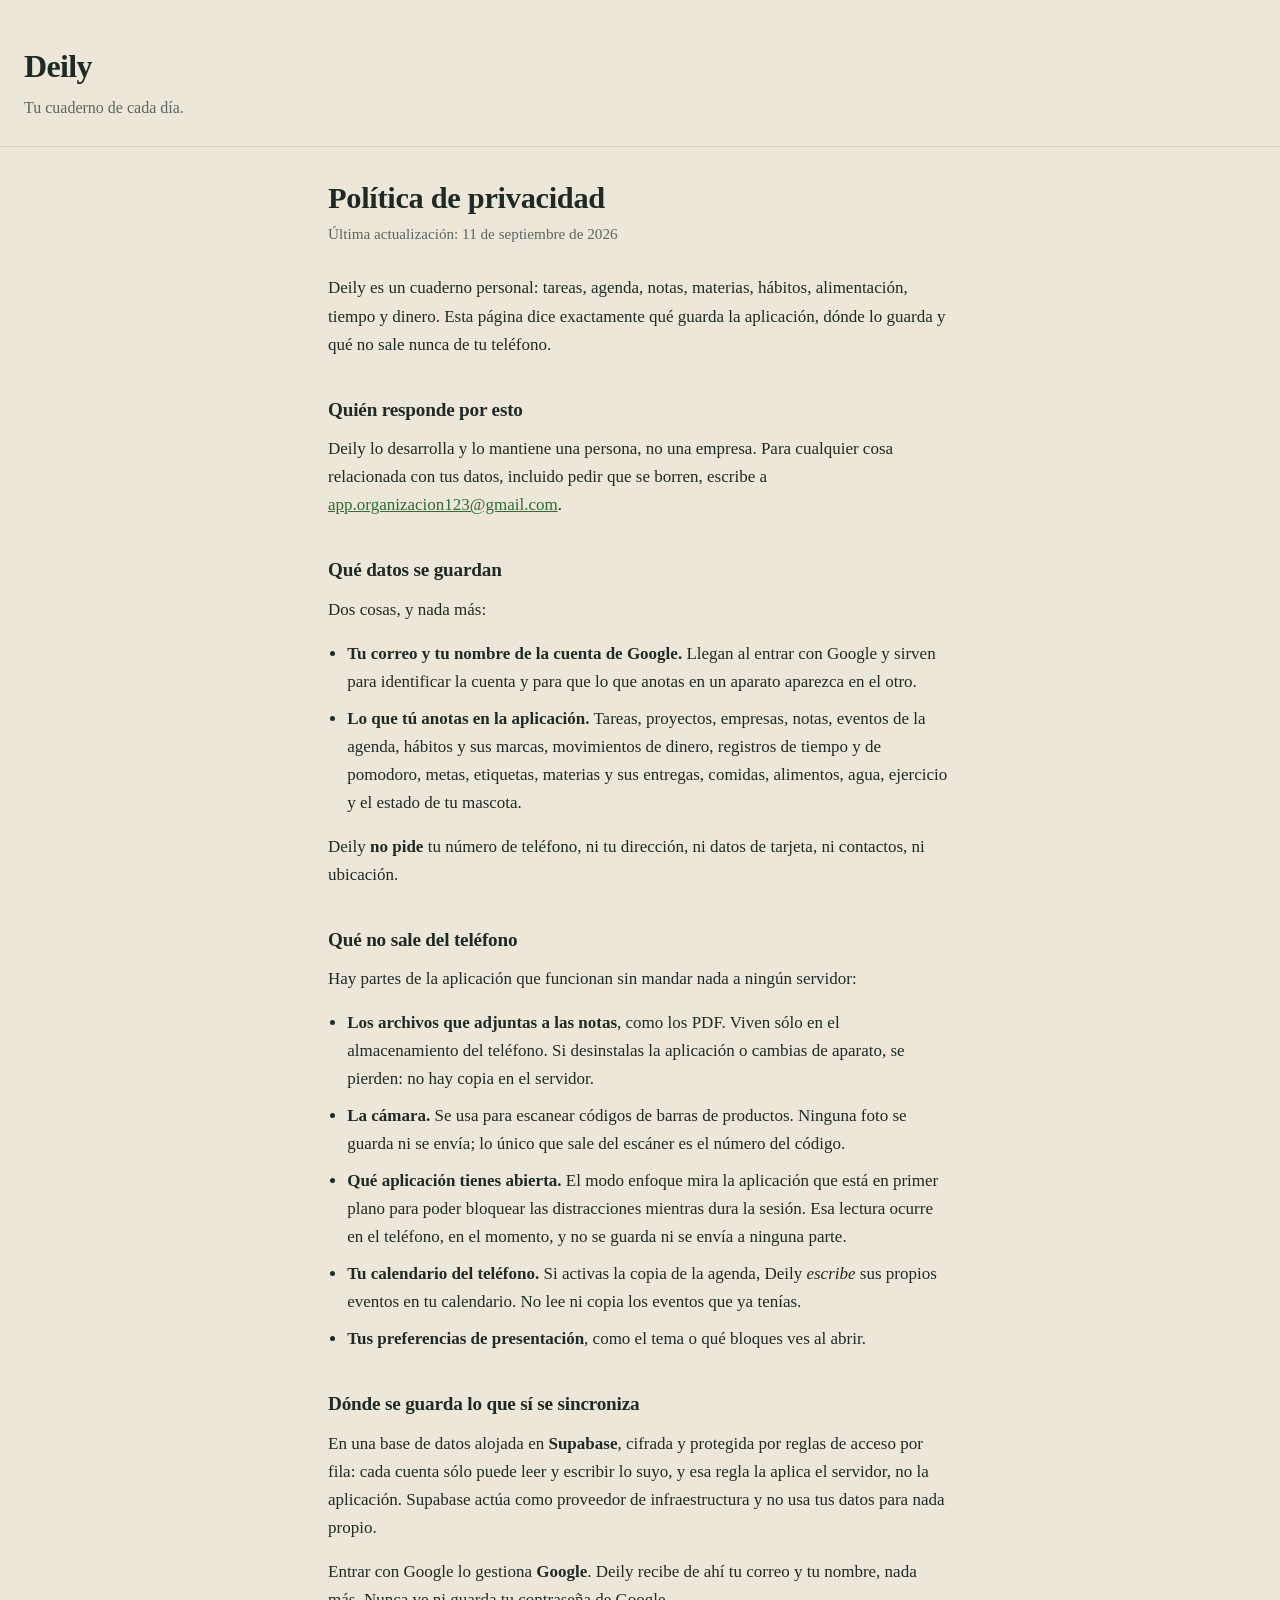
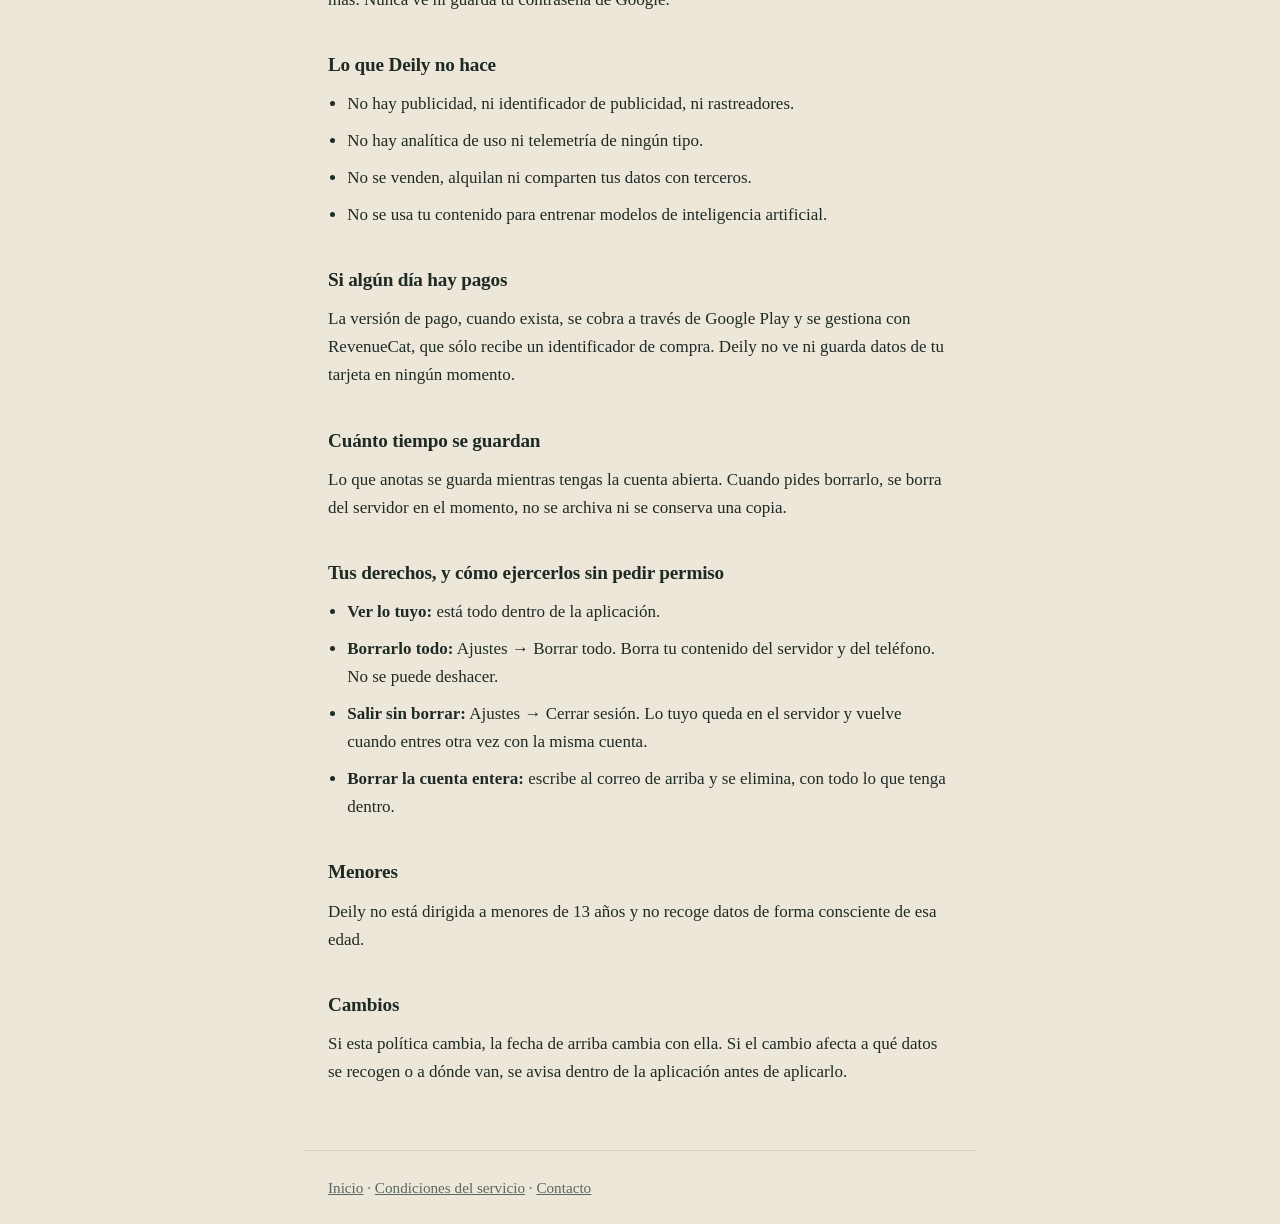
==== privacidad.html @ f86fc6cb "Politica de privacidad y condiciones del servicio" ====
<!doctype html>
<html lang="es">
<head>
<meta charset="utf-8">
<meta name="viewport" content="width=device-width, initial-scale=1">
<title>Política de privacidad · Deily</title>
<link rel="stylesheet" href="estilo.css">
</head>
<body>
<header class="cabecera">
  <a class="marca" href="index.html">Deily</a>
  <p class="lema">Tu cuaderno de cada día.</p>
</header>

<main>
<h1>Política de privacidad</h1>
<p class="fecha">Última actualización: 11 de septiembre de 2026</p>

<p>Deily es un cuaderno personal: tareas, agenda, notas, materias, hábitos,
alimentación, tiempo y dinero. Esta página dice exactamente qué guarda la
aplicación, dónde lo guarda y qué no sale nunca de tu teléfono.</p>

<h2>Quién responde por esto</h2>
<p>Deily lo desarrolla y lo mantiene una persona, no una empresa. Para
cualquier cosa relacionada con tus datos, incluido pedir que se borren, escribe
a <a href="mailto:app.organizacion123@gmail.com">app.organizacion123@gmail.com</a>.</p>

<h2>Qué datos se guardan</h2>
<p>Dos cosas, y nada más:</p>
<ul>
  <li><strong>Tu correo y tu nombre de la cuenta de Google.</strong> Llegan al
  entrar con Google y sirven para identificar la cuenta y para que lo que anotas
  en un aparato aparezca en el otro.</li>
  <li><strong>Lo que tú anotas en la aplicación.</strong> Tareas, proyectos,
  empresas, notas, eventos de la agenda, hábitos y sus marcas, movimientos de
  dinero, registros de tiempo y de pomodoro, metas, etiquetas, materias y sus
  entregas, comidas, alimentos, agua, ejercicio y el estado de tu mascota.</li>
</ul>
<p>Deily <strong>no pide</strong> tu número de teléfono, ni tu dirección, ni
datos de tarjeta, ni contactos, ni ubicación.</p>

<h2>Qué no sale del teléfono</h2>
<p>Hay partes de la aplicación que funcionan sin mandar nada a ningún servidor:</p>
<ul>
  <li><strong>Los archivos que adjuntas a las notas</strong>, como los PDF. Viven
  sólo en el almacenamiento del teléfono. Si desinstalas la aplicación o cambias
  de aparato, se pierden: no hay copia en el servidor.</li>
  <li><strong>La cámara.</strong> Se usa para escanear códigos de barras de
  productos. Ninguna foto se guarda ni se envía; lo único que sale del escáner es
  el número del código.</li>
  <li><strong>Qué aplicación tienes abierta.</strong> El modo enfoque mira la
  aplicación que está en primer plano para poder bloquear las distracciones
  mientras dura la sesión. Esa lectura ocurre en el teléfono, en el momento, y no
  se guarda ni se envía a ninguna parte.</li>
  <li><strong>Tu calendario del teléfono.</strong> Si activas la copia de la
  agenda, Deily <em>escribe</em> sus propios eventos en tu calendario. No lee ni
  copia los eventos que ya tenías.</li>
  <li><strong>Tus preferencias de presentación</strong>, como el tema o qué
  bloques ves al abrir.</li>
</ul>

<h2>Dónde se guarda lo que sí se sincroniza</h2>
<p>En una base de datos alojada en <strong>Supabase</strong>, cifrada y protegida
por reglas de acceso por fila: cada cuenta sólo puede leer y escribir lo suyo, y
esa regla la aplica el servidor, no la aplicación. Supabase actúa como proveedor
de infraestructura y no usa tus datos para nada propio.</p>
<p>Entrar con Google lo gestiona <strong>Google</strong>. Deily recibe de ahí tu
correo y tu nombre, nada más. Nunca ve ni guarda tu contraseña de Google.</p>

<h2>Lo que Deily no hace</h2>
<ul>
  <li>No hay publicidad, ni identificador de publicidad, ni rastreadores.</li>
  <li>No hay analítica de uso ni telemetría de ningún tipo.</li>
  <li>No se venden, alquilan ni comparten tus datos con terceros.</li>
  <li>No se usa tu contenido para entrenar modelos de inteligencia artificial.</li>
</ul>

<h2>Si algún día hay pagos</h2>
<p>La versión de pago, cuando exista, se cobra a través de Google Play y se
gestiona con RevenueCat, que sólo recibe un identificador de compra. Deily no ve
ni guarda datos de tu tarjeta en ningún momento.</p>

<h2>Cuánto tiempo se guardan</h2>
<p>Lo que anotas se guarda mientras tengas la cuenta abierta. Cuando pides
borrarlo, se borra del servidor en el momento, no se archiva ni se conserva una
copia.</p>

<h2>Tus derechos, y cómo ejercerlos sin pedir permiso</h2>
<ul>
  <li><strong>Ver lo tuyo:</strong> está todo dentro de la aplicación.</li>
  <li><strong>Borrarlo todo:</strong> Ajustes → Borrar todo. Borra tu contenido
  del servidor y del teléfono. No se puede deshacer.</li>
  <li><strong>Salir sin borrar:</strong> Ajustes → Cerrar sesión. Lo tuyo queda
  en el servidor y vuelve cuando entres otra vez con la misma cuenta.</li>
  <li><strong>Borrar la cuenta entera:</strong> escribe al correo de arriba y se
  elimina, con todo lo que tenga dentro.</li>
</ul>

<h2>Menores</h2>
<p>Deily no está dirigida a menores de 13 años y no recoge datos de forma
consciente de esa edad.</p>

<h2>Cambios</h2>
<p>Si esta política cambia, la fecha de arriba cambia con ella. Si el cambio
afecta a qué datos se recogen o a dónde van, se avisa dentro de la aplicación
antes de aplicarlo.</p>

</main>

<footer>
  <a href="index.html">Inicio</a> ·
  <a href="terminos.html">Condiciones del servicio</a> ·
  <a href="mailto:app.organizacion123@gmail.com">Contacto</a>
</footer>
</body>
</html>
---- estilo.css ----
:root {
  --fondo: #EDE7DA;
  --papel: #F7F4EC;
  --tinta: #1F2A24;
  --tenue: #5B6660;
  --linea: #D8D0C0;
  --verde: #2F6B34;
  --verde-claro: #8FC65C;
}

@media (prefers-color-scheme: dark) {
  :root {
    --fondo: #14181A;
    --papel: #1C2224;
    --tinta: #E7ECE8;
    --tenue: #A0AAA5;
    --linea: #2C3538;
    --verde: #8FC65C;
    --verde-claro: #8FC65C;
  }
}

* { box-sizing: border-box; }

body {
  margin: 0;
  background: var(--fondo);
  color: var(--tinta);
  font: 17px/1.65 ui-serif, Georgia, "Times New Roman", serif;
  -webkit-text-size-adjust: 100%;
}

.cabecera {
  padding: 2.5rem 1.5rem 1.5rem;
  border-bottom: 1px solid var(--linea);
  text-align: left;
}

.cabecera.portada { padding-bottom: 2.5rem; }

.marca {
  display: inline-block;
  margin: 0;
  font-size: 2rem;
  font-weight: 700;
  letter-spacing: -0.02em;
  color: var(--tinta);
  text-decoration: none;
}

.marca.grande { font-size: 3rem; }

.lema {
  margin: 0.15rem 0 0;
  color: var(--tenue);
  font-size: 1rem;
}

main {
  max-width: 42rem;
  margin: 0 auto;
  padding: 2rem 1.5rem 3rem;
}

h1 {
  font-size: 1.9rem;
  line-height: 1.25;
  margin: 0 0 0.25rem;
  letter-spacing: -0.01em;
}

h2 {
  font-size: 1.2rem;
  margin: 2.2rem 0 0.6rem;
  letter-spacing: -0.01em;
}

p { margin: 0 0 1rem; }

.fecha {
  color: var(--tenue);
  font-size: 0.95rem;
  margin-bottom: 1.8rem;
}

.entrada {
  font-size: 1.15rem;
  color: var(--tenue);
}

ul {
  margin: 0 0 1rem;
  padding-left: 1.2rem;
}

li { margin-bottom: 0.55rem; }

a { color: var(--verde); }

a:hover { text-decoration: none; }

.enlaces {
  display: flex;
  flex-wrap: wrap;
  gap: 0.75rem;
  margin: 1.5rem 0 0;
}

.boton {
  display: inline-block;
  padding: 0.7rem 1.1rem;
  background: var(--papel);
  border: 1px solid var(--linea);
  border-radius: 0.6rem;
  color: var(--tinta);
  text-decoration: none;
  font-size: 1rem;
}

.boton:hover { border-color: var(--verde); }

footer {
  max-width: 42rem;
  margin: 0 auto;
  padding: 1.5rem;
  border-top: 1px solid var(--linea);
  color: var(--tenue);
  font-size: 0.95rem;
}

footer a { color: var(--tenue); }
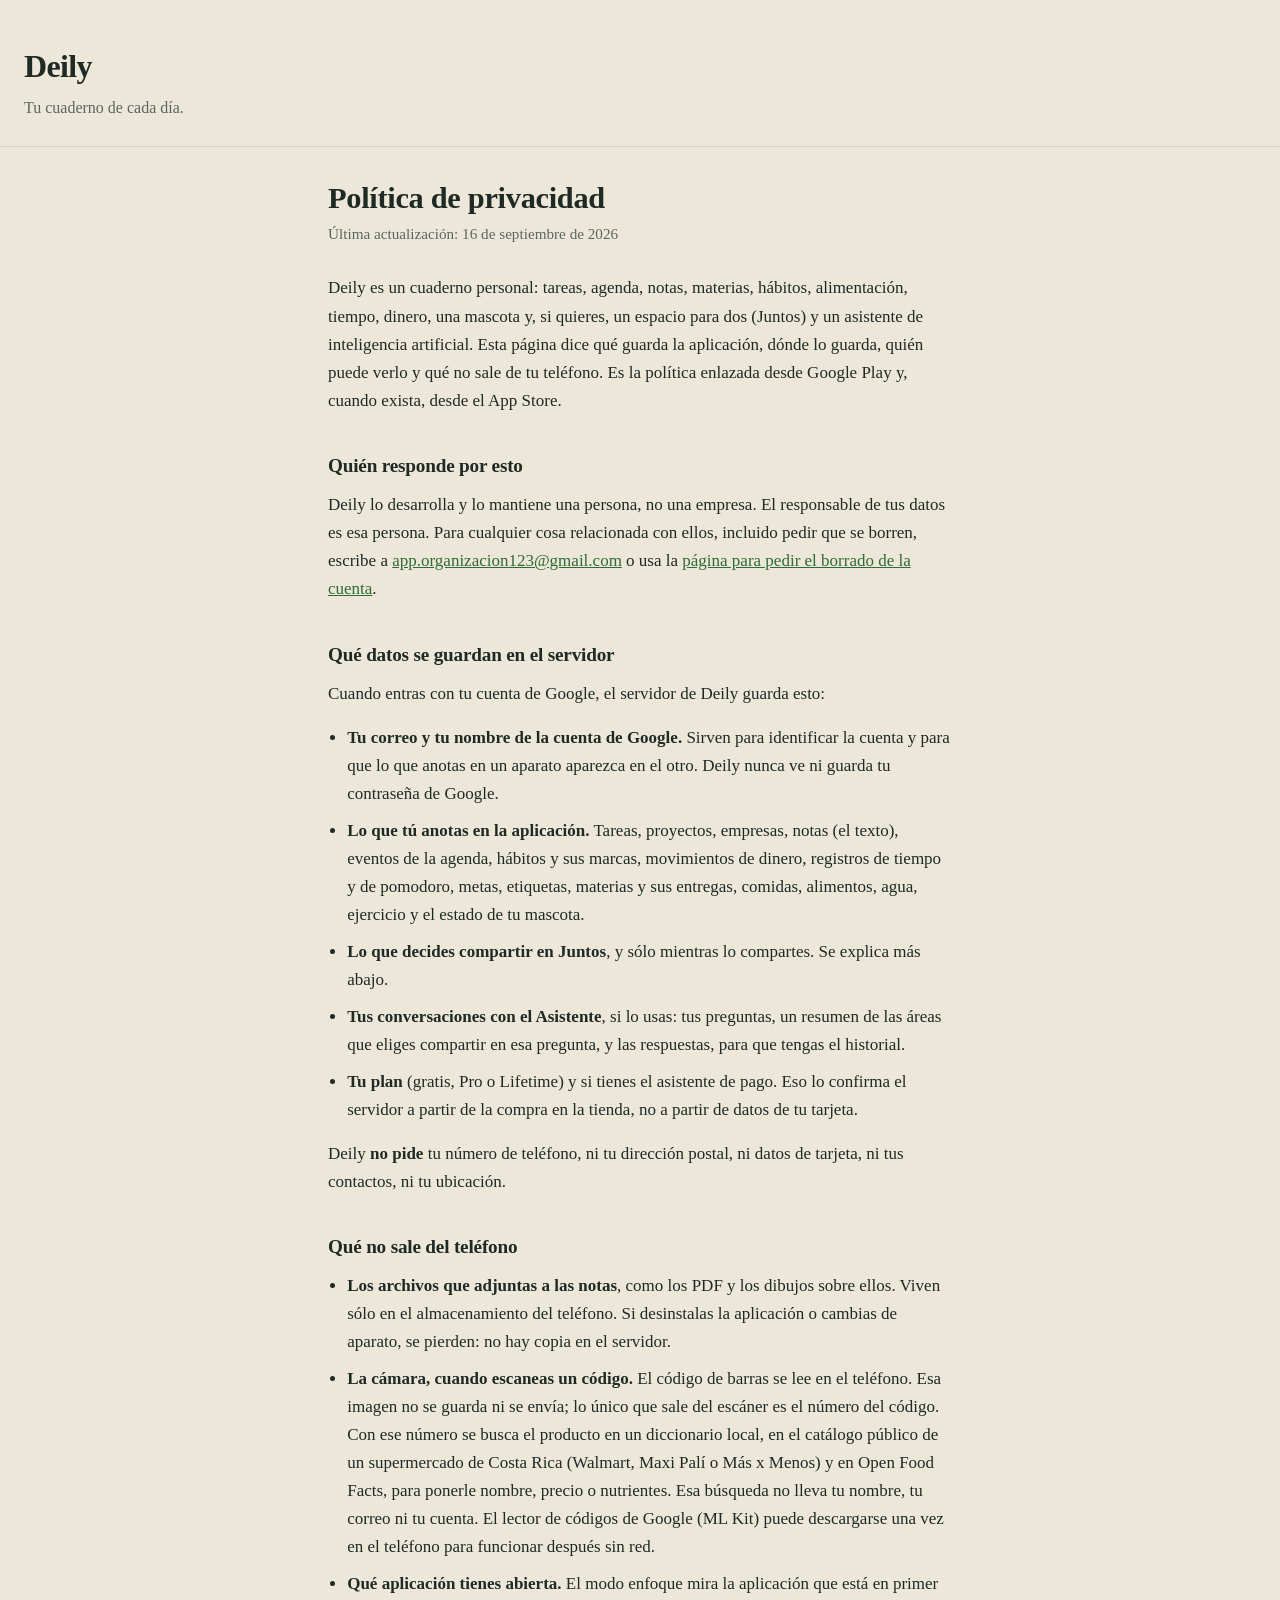
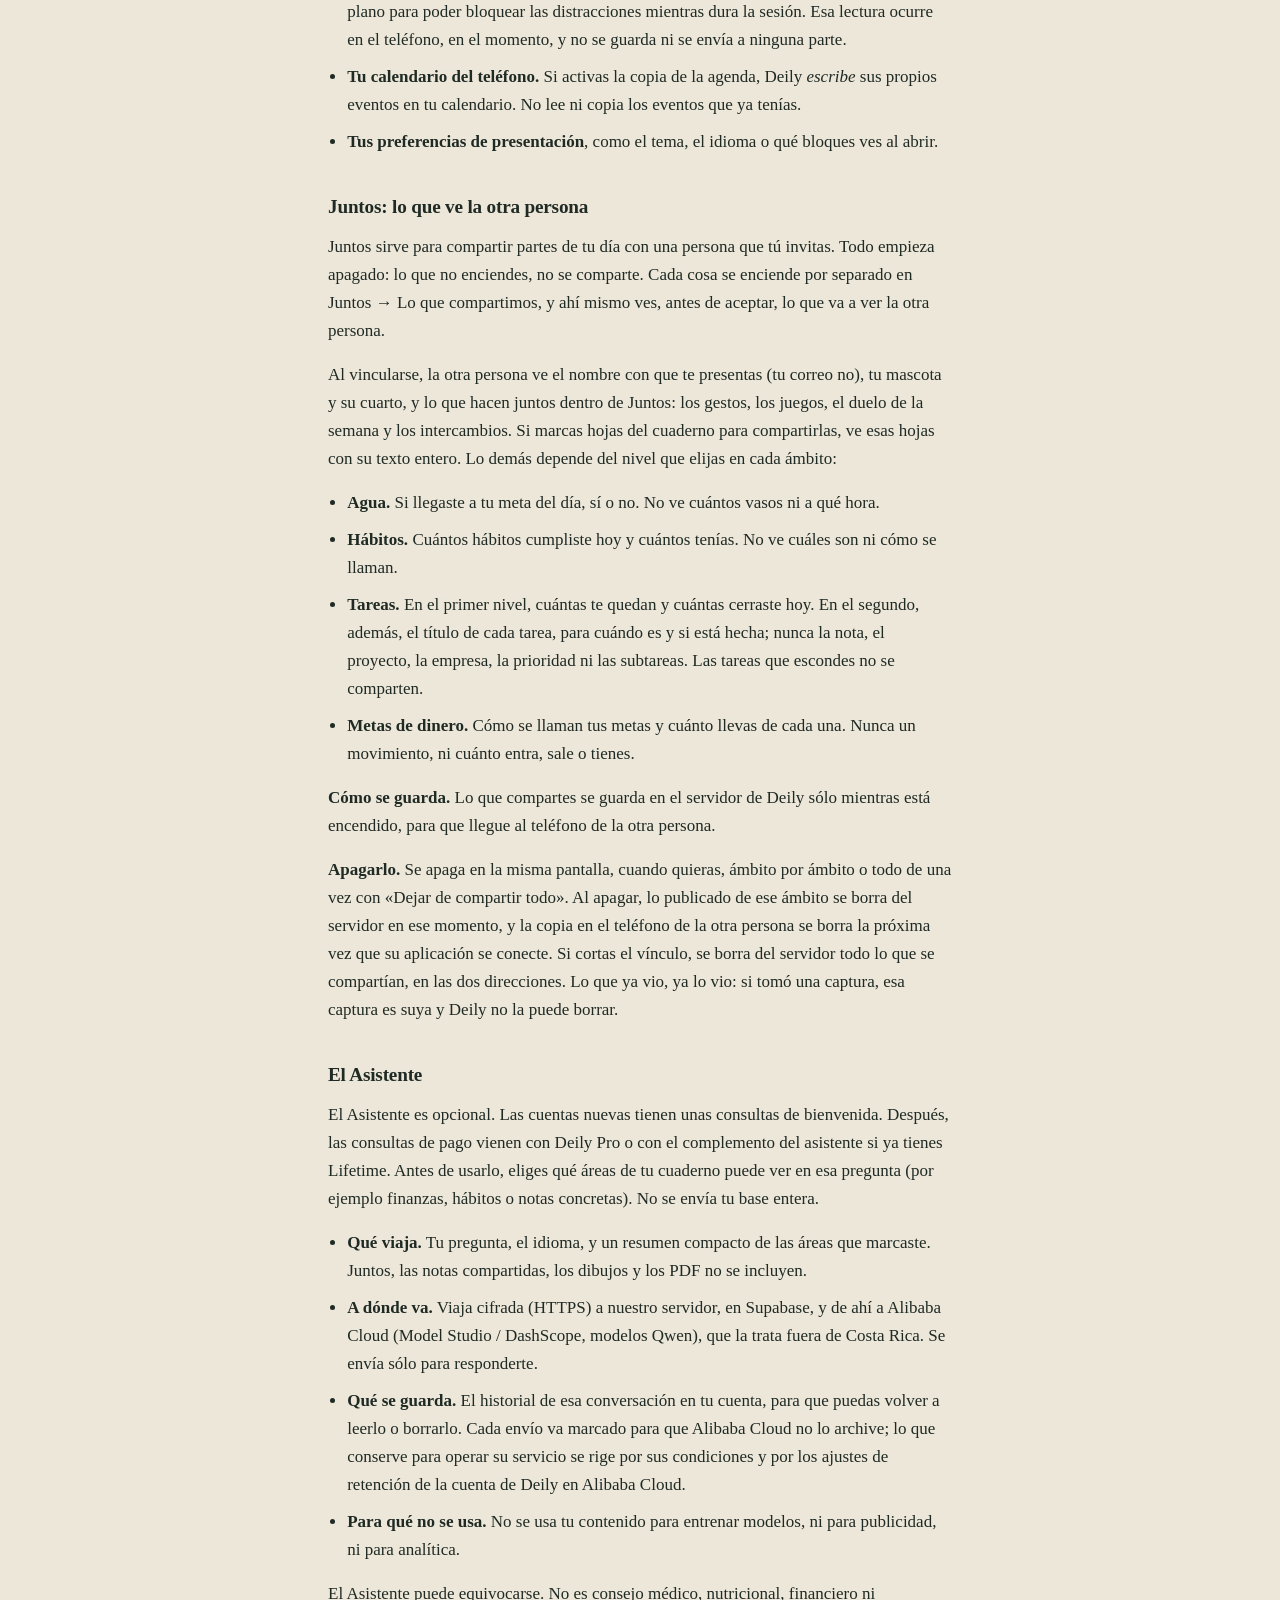
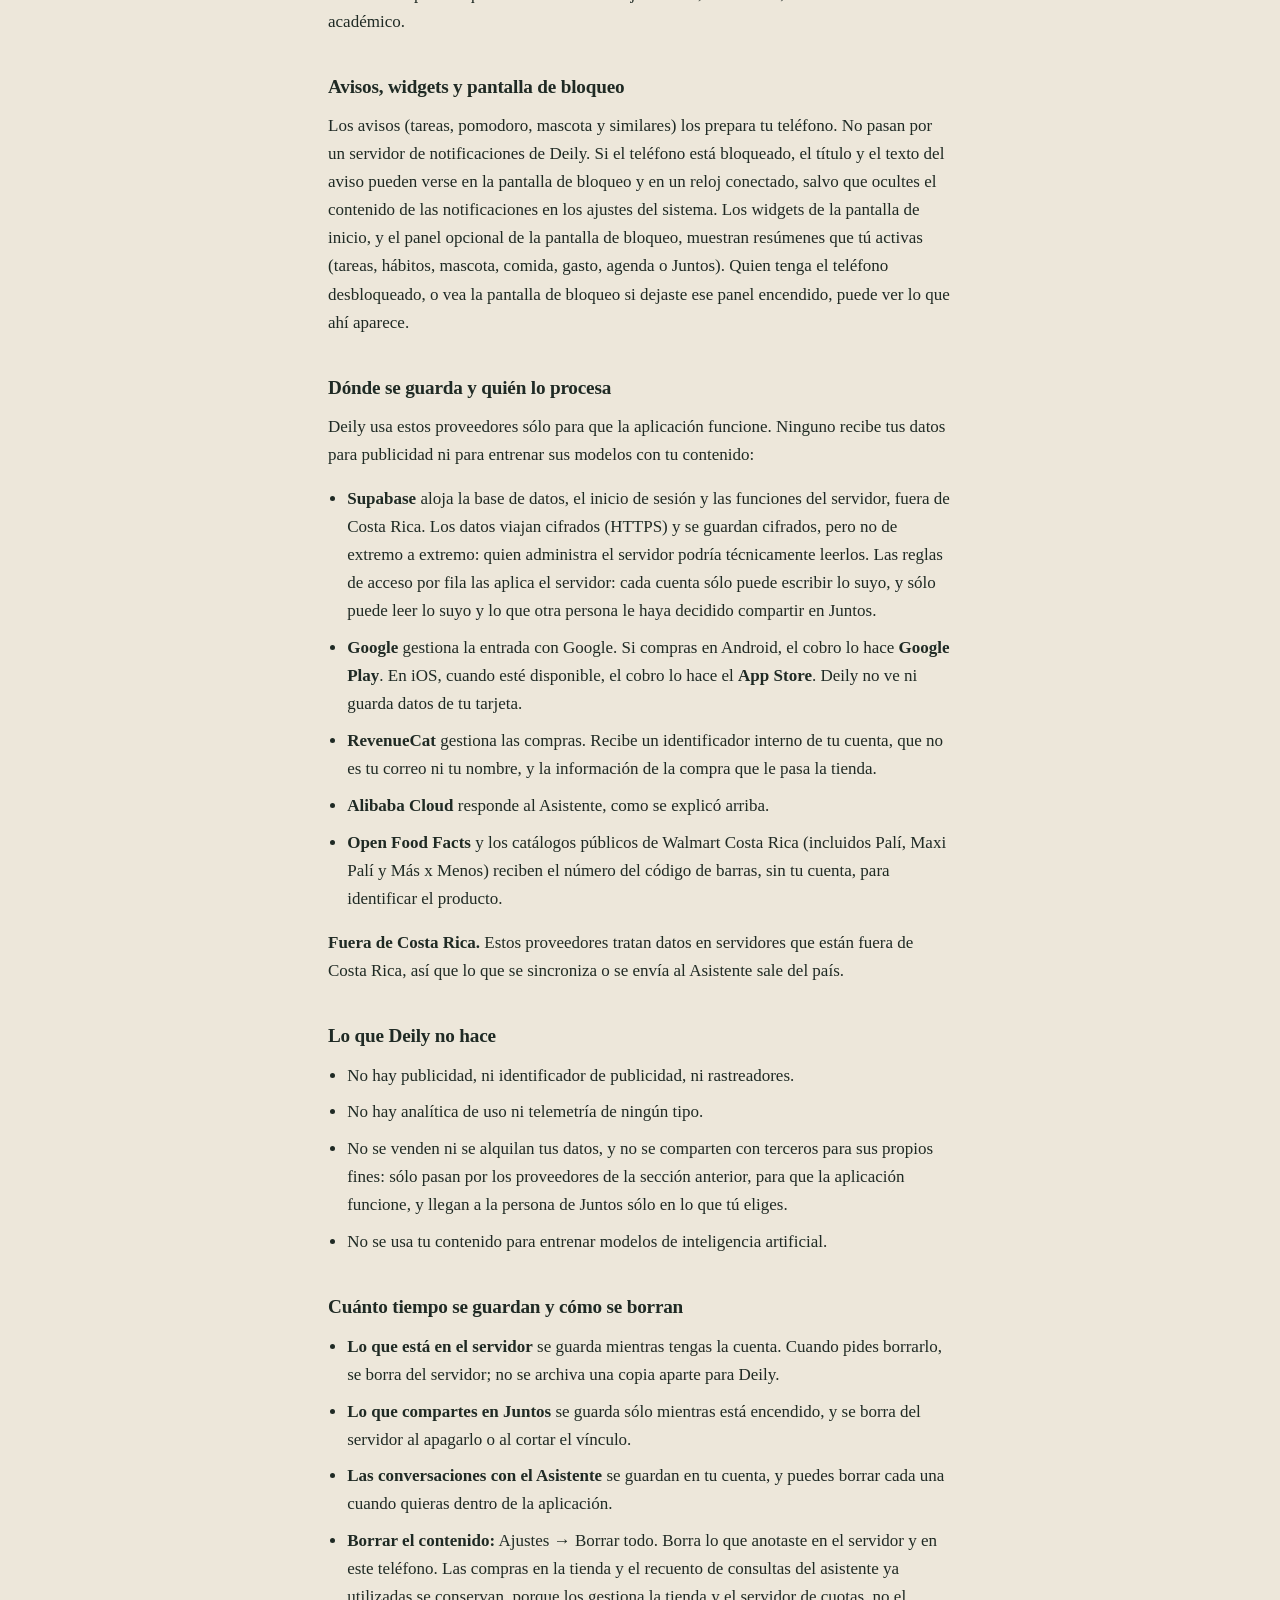
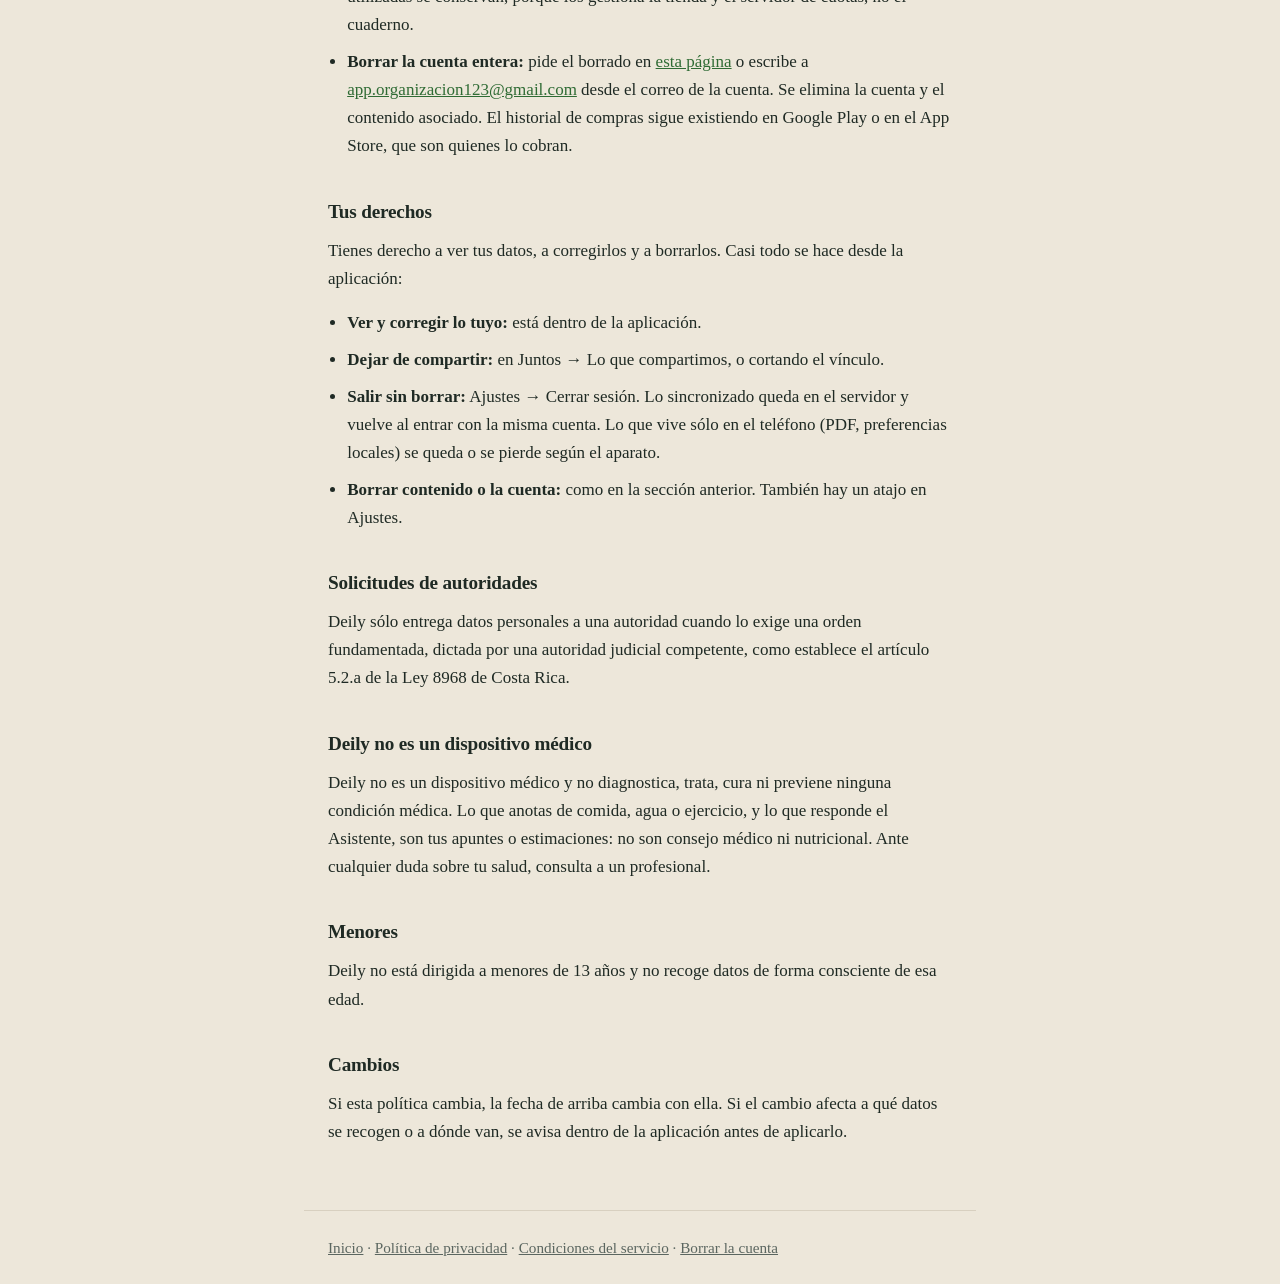
==== commit 4090d93f: "Actualizar privacidad, términos y página de borrado de cuenta. Alinea el sitio con la política publi" ====
--- a/privacidad.html
+++ b/privacidad.html
@@ -14,40 +14,60 @@
 
 <main>
 <h1>Política de privacidad</h1>
-<p class="fecha">Última actualización: 11 de septiembre de 2026</p>
+<p class="fecha">Última actualización: 16 de septiembre de 2026</p>
 
 <p>Deily es un cuaderno personal: tareas, agenda, notas, materias, hábitos,
-alimentación, tiempo y dinero. Esta página dice exactamente qué guarda la
-aplicación, dónde lo guarda y qué no sale nunca de tu teléfono.</p>
+alimentación, tiempo, dinero, una mascota y, si quieres, un espacio para dos
+(Juntos) y un asistente de inteligencia artificial. Esta página dice qué guarda
+la aplicación, dónde lo guarda, quién puede verlo y qué no sale de tu teléfono.
+Es la política enlazada desde Google Play y, cuando exista, desde el App
+Store.</p>
 
 <h2>Quién responde por esto</h2>
-<p>Deily lo desarrolla y lo mantiene una persona, no una empresa. Para
-cualquier cosa relacionada con tus datos, incluido pedir que se borren, escribe
-a <a href="mailto:app.organizacion123@gmail.com">app.organizacion123@gmail.com</a>.</p>
-
-<h2>Qué datos se guardan</h2>
-<p>Dos cosas, y nada más:</p>
-<ul>
-  <li><strong>Tu correo y tu nombre de la cuenta de Google.</strong> Llegan al
-  entrar con Google y sirven para identificar la cuenta y para que lo que anotas
-  en un aparato aparezca en el otro.</li>
+<p>Deily lo desarrolla y lo mantiene una persona, no una empresa. El responsable
+de tus datos es esa persona. Para cualquier cosa relacionada con ellos, incluido
+pedir que se borren, escribe a
+<a href="mailto:app.organizacion123@gmail.com">app.organizacion123@gmail.com</a>
+o usa la <a href="https://apporganizacion.github.io/deily-legal/borrar.html">página
+para pedir el borrado de la cuenta</a>.</p>
+
+<h2>Qué datos se guardan en el servidor</h2>
+<p>Cuando entras con tu cuenta de Google, el servidor de Deily guarda esto:</p>
+<ul>
+  <li><strong>Tu correo y tu nombre de la cuenta de Google.</strong> Sirven para
+  identificar la cuenta y para que lo que anotas en un aparato aparezca en el
+  otro. Deily nunca ve ni guarda tu contraseña de Google.</li>
   <li><strong>Lo que tú anotas en la aplicación.</strong> Tareas, proyectos,
-  empresas, notas, eventos de la agenda, hábitos y sus marcas, movimientos de
-  dinero, registros de tiempo y de pomodoro, metas, etiquetas, materias y sus
-  entregas, comidas, alimentos, agua, ejercicio y el estado de tu mascota.</li>
-</ul>
-<p>Deily <strong>no pide</strong> tu número de teléfono, ni tu dirección, ni
-datos de tarjeta, ni contactos, ni ubicación.</p>
+  empresas, notas (el texto), eventos de la agenda, hábitos y sus marcas,
+  movimientos de dinero, registros de tiempo y de pomodoro, metas, etiquetas,
+  materias y sus entregas, comidas, alimentos, agua, ejercicio y el estado de tu
+  mascota.</li>
+  <li><strong>Lo que decides compartir en Juntos</strong>, y sólo mientras lo
+  compartes. Se explica más abajo.</li>
+  <li><strong>Tus conversaciones con el Asistente</strong>, si lo usas: tus
+  preguntas, un resumen de las áreas que eliges compartir en esa pregunta, y las
+  respuestas, para que tengas el historial.</li>
+  <li><strong>Tu plan</strong> (gratis, Pro o Lifetime) y si tienes el asistente
+  de pago. Eso lo confirma el servidor a partir de la compra en la tienda, no a
+  partir de datos de tu tarjeta.</li>
+</ul>
+<p>Deily <strong>no pide</strong> tu número de teléfono, ni tu dirección postal,
+ni datos de tarjeta, ni tus contactos, ni tu ubicación.</p>
 
 <h2>Qué no sale del teléfono</h2>
-<p>Hay partes de la aplicación que funcionan sin mandar nada a ningún servidor:</p>
-<ul>
-  <li><strong>Los archivos que adjuntas a las notas</strong>, como los PDF. Viven
-  sólo en el almacenamiento del teléfono. Si desinstalas la aplicación o cambias
-  de aparato, se pierden: no hay copia en el servidor.</li>
-  <li><strong>La cámara.</strong> Se usa para escanear códigos de barras de
-  productos. Ninguna foto se guarda ni se envía; lo único que sale del escáner es
-  el número del código.</li>
+<ul>
+  <li><strong>Los archivos que adjuntas a las notas</strong>, como los PDF y los
+  dibujos sobre ellos. Viven sólo en el almacenamiento del teléfono. Si
+  desinstalas la aplicación o cambias de aparato, se pierden: no hay copia en el
+  servidor.</li>
+  <li><strong>La cámara, cuando escaneas un código.</strong> El código de barras
+  se lee en el teléfono. Esa imagen no se guarda ni se envía; lo único que sale
+  del escáner es el número del código. Con ese número se busca el producto en un
+  diccionario local, en el catálogo público de un supermercado de Costa Rica
+  (Walmart, Maxi Palí o Más x Menos) y en Open Food Facts, para ponerle nombre,
+  precio o nutrientes. Esa búsqueda no lleva tu nombre, tu correo ni tu cuenta.
+  El lector de códigos de Google (ML Kit) puede descargarse una vez en el
+  teléfono para funcionar después sin red.</li>
   <li><strong>Qué aplicación tienes abierta.</strong> El modo enfoque mira la
   aplicación que está en primer plano para poder bloquear las distracciones
   mientras dura la sesión. Esa lectura ocurre en el teléfono, en el momento, y no
@@ -55,46 +75,166 @@
   <li><strong>Tu calendario del teléfono.</strong> Si activas la copia de la
   agenda, Deily <em>escribe</em> sus propios eventos en tu calendario. No lee ni
   copia los eventos que ya tenías.</li>
-  <li><strong>Tus preferencias de presentación</strong>, como el tema o qué
-  bloques ves al abrir.</li>
-</ul>
-
-<h2>Dónde se guarda lo que sí se sincroniza</h2>
-<p>En una base de datos alojada en <strong>Supabase</strong>, cifrada y protegida
-por reglas de acceso por fila: cada cuenta sólo puede leer y escribir lo suyo, y
-esa regla la aplica el servidor, no la aplicación. Supabase actúa como proveedor
-de infraestructura y no usa tus datos para nada propio.</p>
-<p>Entrar con Google lo gestiona <strong>Google</strong>. Deily recibe de ahí tu
-correo y tu nombre, nada más. Nunca ve ni guarda tu contraseña de Google.</p>
+  <li><strong>Tus preferencias de presentación</strong>, como el tema, el idioma
+  o qué bloques ves al abrir.</li>
+</ul>
+
+<h2>Juntos: lo que ve la otra persona</h2>
+<p>Juntos sirve para compartir partes de tu día con una persona que tú invitas.
+Todo empieza apagado: lo que no enciendes, no se comparte. Cada cosa se enciende
+por separado en Juntos → Lo que compartimos, y ahí mismo ves, antes de aceptar,
+lo que va a ver la otra persona.</p>
+<p>Al vincularse, la otra persona ve el nombre con que te presentas (tu correo
+no), tu mascota y su cuarto, y lo que hacen juntos dentro de Juntos: los gestos,
+los juegos, el duelo de la semana y los intercambios. Si marcas hojas del
+cuaderno para compartirlas, ve esas hojas con su texto entero. Lo demás depende
+del nivel que elijas en cada ámbito:</p>
+<ul>
+  <li><strong>Agua.</strong> Si llegaste a tu meta del día, sí o no. No ve
+  cuántos vasos ni a qué hora.</li>
+  <li><strong>Hábitos.</strong> Cuántos hábitos cumpliste hoy y cuántos tenías.
+  No ve cuáles son ni cómo se llaman.</li>
+  <li><strong>Tareas.</strong> En el primer nivel, cuántas te quedan y cuántas
+  cerraste hoy. En el segundo, además, el título de cada tarea, para cuándo es y
+  si está hecha; nunca la nota, el proyecto, la empresa, la prioridad ni las
+  subtareas. Las tareas que escondes no se comparten.</li>
+  <li><strong>Metas de dinero.</strong> Cómo se llaman tus metas y cuánto llevas
+  de cada una. Nunca un movimiento, ni cuánto entra, sale o tienes.</li>
+</ul>
+<p><strong>Cómo se guarda.</strong> Lo que compartes se guarda en el servidor de
+Deily sólo mientras está encendido, para que llegue al teléfono de la otra
+persona.</p>
+<p><strong>Apagarlo.</strong> Se apaga en la misma pantalla, cuando quieras,
+ámbito por ámbito o todo de una vez con «Dejar de compartir todo». Al apagar, lo
+publicado de ese ámbito se borra del servidor en ese momento, y la copia en el
+teléfono de la otra persona se borra la próxima vez que su aplicación se
+conecte. Si cortas el vínculo, se borra del servidor todo lo que se compartían,
+en las dos direcciones. Lo que ya vio, ya lo vio: si tomó una captura, esa
+captura es suya y Deily no la puede borrar.</p>
+
+<h2>El Asistente</h2>
+<p>El Asistente es opcional. Las cuentas nuevas tienen unas consultas de
+bienvenida. Después, las consultas de pago vienen con Deily Pro o con el
+complemento del asistente si ya tienes Lifetime. Antes de usarlo, eliges qué
+áreas de tu cuaderno puede ver en esa pregunta (por ejemplo finanzas, hábitos o
+notas concretas). No se envía tu base entera.</p>
+<ul>
+  <li><strong>Qué viaja.</strong> Tu pregunta, el idioma, y un resumen compacto
+  de las áreas que marcaste. Juntos, las notas compartidas, los dibujos y los
+  PDF no se incluyen.</li>
+  <li><strong>A dónde va.</strong> Viaja cifrada (HTTPS) a nuestro servidor, en
+  Supabase, y de ahí a Alibaba Cloud (Model Studio / DashScope, modelos Qwen),
+  que la trata fuera de Costa Rica. Se envía sólo para responderte.</li>
+  <li><strong>Qué se guarda.</strong> El historial de esa conversación en tu
+  cuenta, para que puedas volver a leerlo o borrarlo. Cada envío va marcado para
+  que Alibaba Cloud no lo archive; lo que conserve para operar su servicio se
+  rige por sus condiciones y por los ajustes de retención de la cuenta de Deily
+  en Alibaba Cloud.</li>
+  <li><strong>Para qué no se usa.</strong> No se usa tu contenido para entrenar
+  modelos, ni para publicidad, ni para analítica.</li>
+</ul>
+<p>El Asistente puede equivocarse. No es consejo médico, nutricional, financiero
+ni académico.</p>
+
+<h2>Avisos, widgets y pantalla de bloqueo</h2>
+<p>Los avisos (tareas, pomodoro, mascota y similares) los prepara tu teléfono.
+No pasan por un servidor de notificaciones de Deily. Si el teléfono está
+bloqueado, el título y el texto del aviso pueden verse en la pantalla de bloqueo
+y en un reloj conectado, salvo que ocultes el contenido de las notificaciones en
+los ajustes del sistema. Los widgets de la pantalla de inicio, y el panel
+opcional de la pantalla de bloqueo, muestran resúmenes que tú activas (tareas,
+hábitos, mascota, comida, gasto, agenda o Juntos). Quien tenga el teléfono
+desbloqueado, o vea la pantalla de bloqueo si dejaste ese panel encendido, puede
+ver lo que ahí aparece.</p>
+
+<h2>Dónde se guarda y quién lo procesa</h2>
+<p>Deily usa estos proveedores sólo para que la aplicación funcione. Ninguno
+recibe tus datos para publicidad ni para entrenar sus modelos con tu
+contenido:</p>
+<ul>
+  <li><strong>Supabase</strong> aloja la base de datos, el inicio de sesión y
+  las funciones del servidor, fuera de Costa Rica. Los datos viajan cifrados
+  (HTTPS) y se guardan cifrados, pero no de extremo a extremo: quien administra
+  el servidor podría técnicamente leerlos. Las reglas de acceso por fila las
+  aplica el servidor: cada cuenta sólo puede escribir lo suyo, y sólo puede leer
+  lo suyo y lo que otra persona le haya decidido compartir en Juntos.</li>
+  <li><strong>Google</strong> gestiona la entrada con Google. Si compras en
+  Android, el cobro lo hace <strong>Google Play</strong>. En iOS, cuando esté
+  disponible, el cobro lo hace el <strong>App Store</strong>. Deily no ve ni
+  guarda datos de tu tarjeta.</li>
+  <li><strong>RevenueCat</strong> gestiona las compras. Recibe un identificador
+  interno de tu cuenta, que no es tu correo ni tu nombre, y la información de la
+  compra que le pasa la tienda.</li>
+  <li><strong>Alibaba Cloud</strong> responde al Asistente, como se explicó
+  arriba.</li>
+  <li><strong>Open Food Facts</strong> y los catálogos públicos de Walmart Costa
+  Rica (incluidos Palí, Maxi Palí y Más x Menos) reciben el número del código de
+  barras, sin tu cuenta, para identificar el producto.</li>
+</ul>
+<p><strong>Fuera de Costa Rica.</strong> Estos proveedores tratan datos en
+servidores que están fuera de Costa Rica, así que lo que se sincroniza o se
+envía al Asistente sale del país.</p>
 
 <h2>Lo que Deily no hace</h2>
 <ul>
   <li>No hay publicidad, ni identificador de publicidad, ni rastreadores.</li>
   <li>No hay analítica de uso ni telemetría de ningún tipo.</li>
-  <li>No se venden, alquilan ni comparten tus datos con terceros.</li>
-  <li>No se usa tu contenido para entrenar modelos de inteligencia artificial.</li>
-</ul>
-
-<h2>Si algún día hay pagos</h2>
-<p>La versión de pago, cuando exista, se cobra a través de Google Play y se
-gestiona con RevenueCat, que sólo recibe un identificador de compra. Deily no ve
-ni guarda datos de tu tarjeta en ningún momento.</p>
-
-<h2>Cuánto tiempo se guardan</h2>
-<p>Lo que anotas se guarda mientras tengas la cuenta abierta. Cuando pides
-borrarlo, se borra del servidor en el momento, no se archiva ni se conserva una
-copia.</p>
-
-<h2>Tus derechos, y cómo ejercerlos sin pedir permiso</h2>
-<ul>
-  <li><strong>Ver lo tuyo:</strong> está todo dentro de la aplicación.</li>
-  <li><strong>Borrarlo todo:</strong> Ajustes → Borrar todo. Borra tu contenido
-  del servidor y del teléfono. No se puede deshacer.</li>
-  <li><strong>Salir sin borrar:</strong> Ajustes → Cerrar sesión. Lo tuyo queda
-  en el servidor y vuelve cuando entres otra vez con la misma cuenta.</li>
-  <li><strong>Borrar la cuenta entera:</strong> escribe al correo de arriba y se
-  elimina, con todo lo que tenga dentro.</li>
-</ul>
+  <li>No se venden ni se alquilan tus datos, y no se comparten con terceros para
+  sus propios fines: sólo pasan por los proveedores de la sección anterior, para
+  que la aplicación funcione, y llegan a la persona de Juntos sólo en lo que tú
+  eliges.</li>
+  <li>No se usa tu contenido para entrenar modelos de inteligencia
+  artificial.</li>
+</ul>
+
+<h2>Cuánto tiempo se guardan y cómo se borran</h2>
+<ul>
+  <li><strong>Lo que está en el servidor</strong> se guarda mientras tengas la
+  cuenta. Cuando pides borrarlo, se borra del servidor; no se archiva una copia
+  aparte para Deily.</li>
+  <li><strong>Lo que compartes en Juntos</strong> se guarda sólo mientras está
+  encendido, y se borra del servidor al apagarlo o al cortar el vínculo.</li>
+  <li><strong>Las conversaciones con el Asistente</strong> se guardan en tu
+  cuenta, y puedes borrar cada una cuando quieras dentro de la aplicación.</li>
+  <li><strong>Borrar el contenido:</strong> Ajustes → Borrar todo. Borra lo que
+  anotaste en el servidor y en este teléfono. Las compras en la tienda y el
+  recuento de consultas del asistente ya utilizadas se conservan, porque los
+  gestiona la tienda y el servidor de cuotas, no el cuaderno.</li>
+  <li><strong>Borrar la cuenta entera:</strong> pide el borrado en
+  <a href="https://apporganizacion.github.io/deily-legal/borrar.html">esta
+  página</a> o escribe a
+  <a href="mailto:app.organizacion123@gmail.com">app.organizacion123@gmail.com</a>
+  desde el correo de la cuenta. Se elimina la cuenta y el contenido asociado. El
+  historial de compras sigue existiendo en Google Play o en el App Store, que
+  son quienes lo cobran.</li>
+</ul>
+
+<h2>Tus derechos</h2>
+<p>Tienes derecho a ver tus datos, a corregirlos y a borrarlos. Casi todo se
+hace desde la aplicación:</p>
+<ul>
+  <li><strong>Ver y corregir lo tuyo:</strong> está dentro de la
+  aplicación.</li>
+  <li><strong>Dejar de compartir:</strong> en Juntos → Lo que compartimos, o
+  cortando el vínculo.</li>
+  <li><strong>Salir sin borrar:</strong> Ajustes → Cerrar sesión. Lo
+  sincronizado queda en el servidor y vuelve al entrar con la misma cuenta. Lo
+  que vive sólo en el teléfono (PDF, preferencias locales) se queda o se pierde
+  según el aparato.</li>
+  <li><strong>Borrar contenido o la cuenta:</strong> como en la sección
+  anterior. También hay un atajo en Ajustes.</li>
+</ul>
+
+<h2>Solicitudes de autoridades</h2>
+<p>Deily sólo entrega datos personales a una autoridad cuando lo exige una orden
+fundamentada, dictada por una autoridad judicial competente, como establece el
+artículo 5.2.a de la Ley 8968 de Costa Rica.</p>
+
+<h2>Deily no es un dispositivo médico</h2>
+<p>Deily no es un dispositivo médico y no diagnostica, trata, cura ni previene
+ninguna condición médica. Lo que anotas de comida, agua o ejercicio, y lo que
+responde el Asistente, son tus apuntes o estimaciones: no son consejo médico ni
+nutricional. Ante cualquier duda sobre tu salud, consulta a un profesional.</p>
 
 <h2>Menores</h2>
 <p>Deily no está dirigida a menores de 13 años y no recoge datos de forma
@@ -109,8 +249,9 @@
 
 <footer>
   <a href="index.html">Inicio</a> ·
+  <a href="privacidad.html">Política de privacidad</a> ·
   <a href="terminos.html">Condiciones del servicio</a> ·
-  <a href="mailto:app.organizacion123@gmail.com">Contacto</a>
+  <a href="borrar.html">Borrar la cuenta</a>
 </footer>
 </body>
 </html>
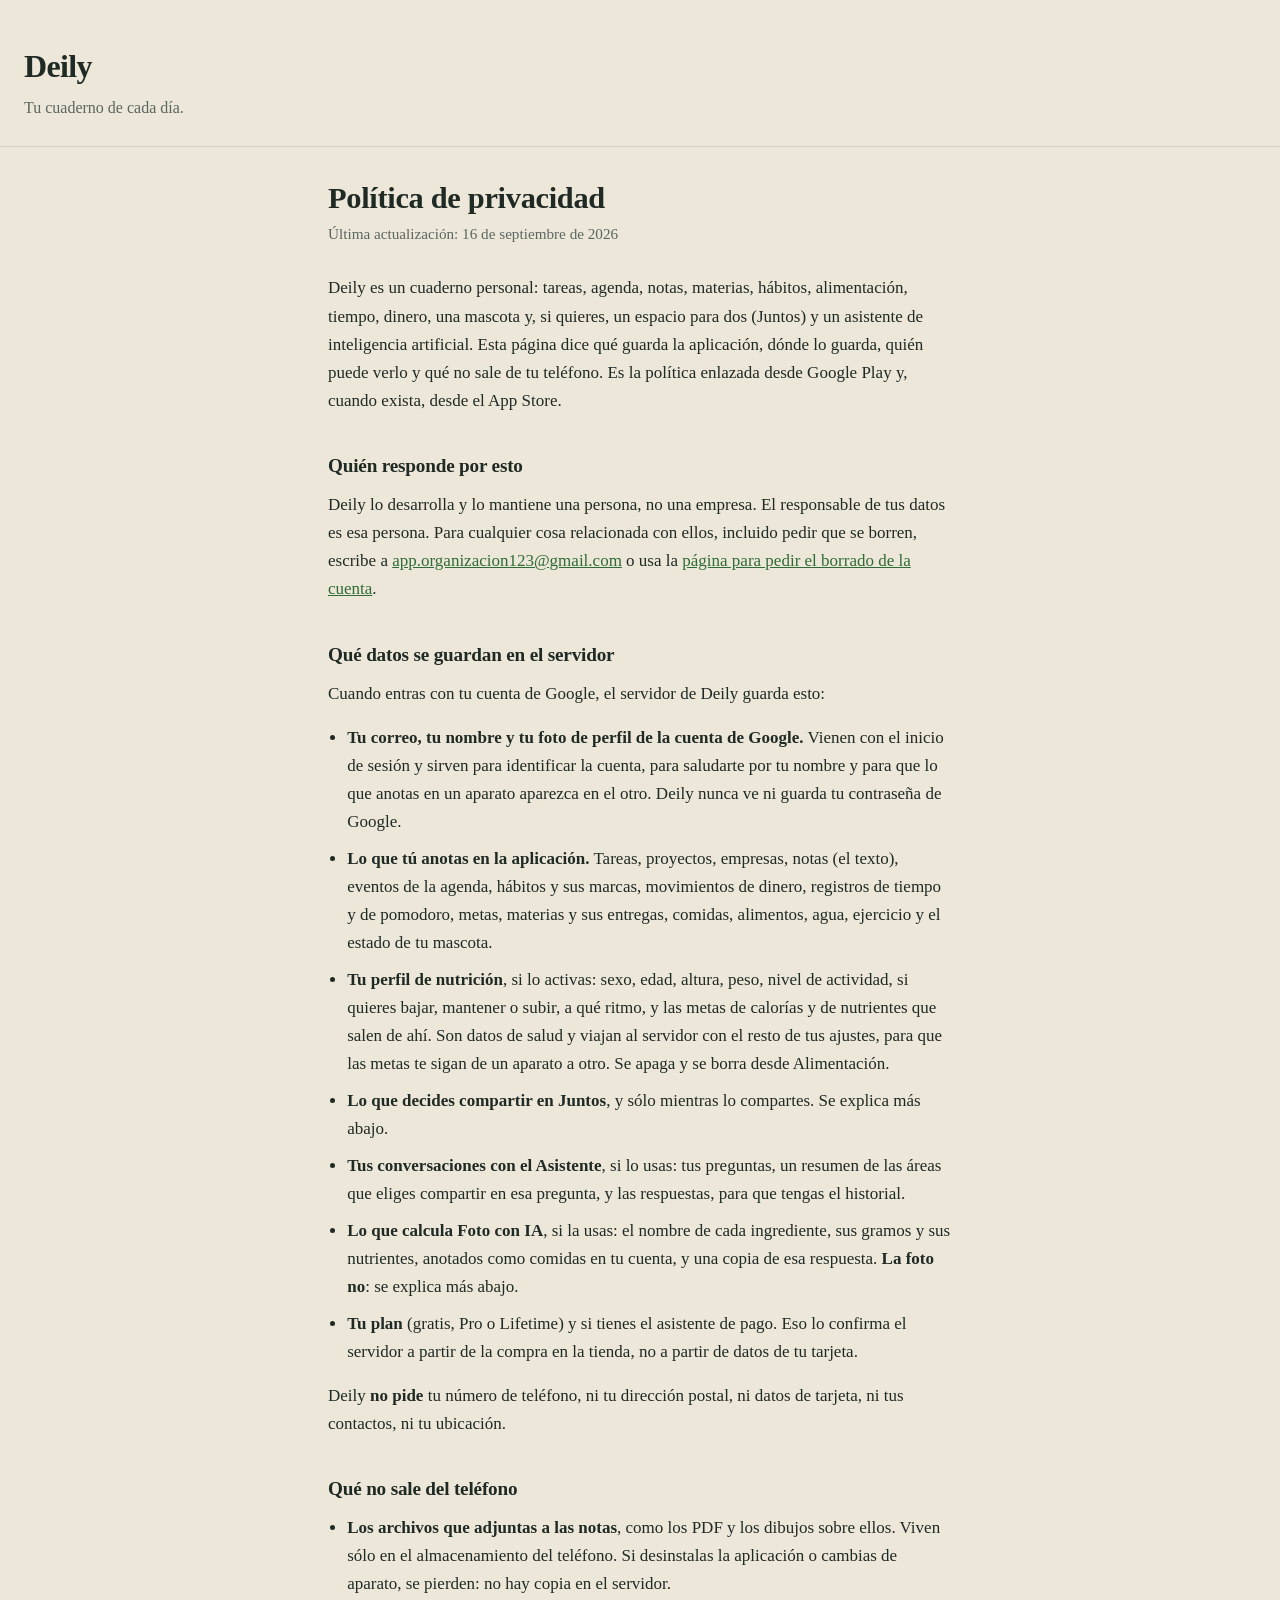
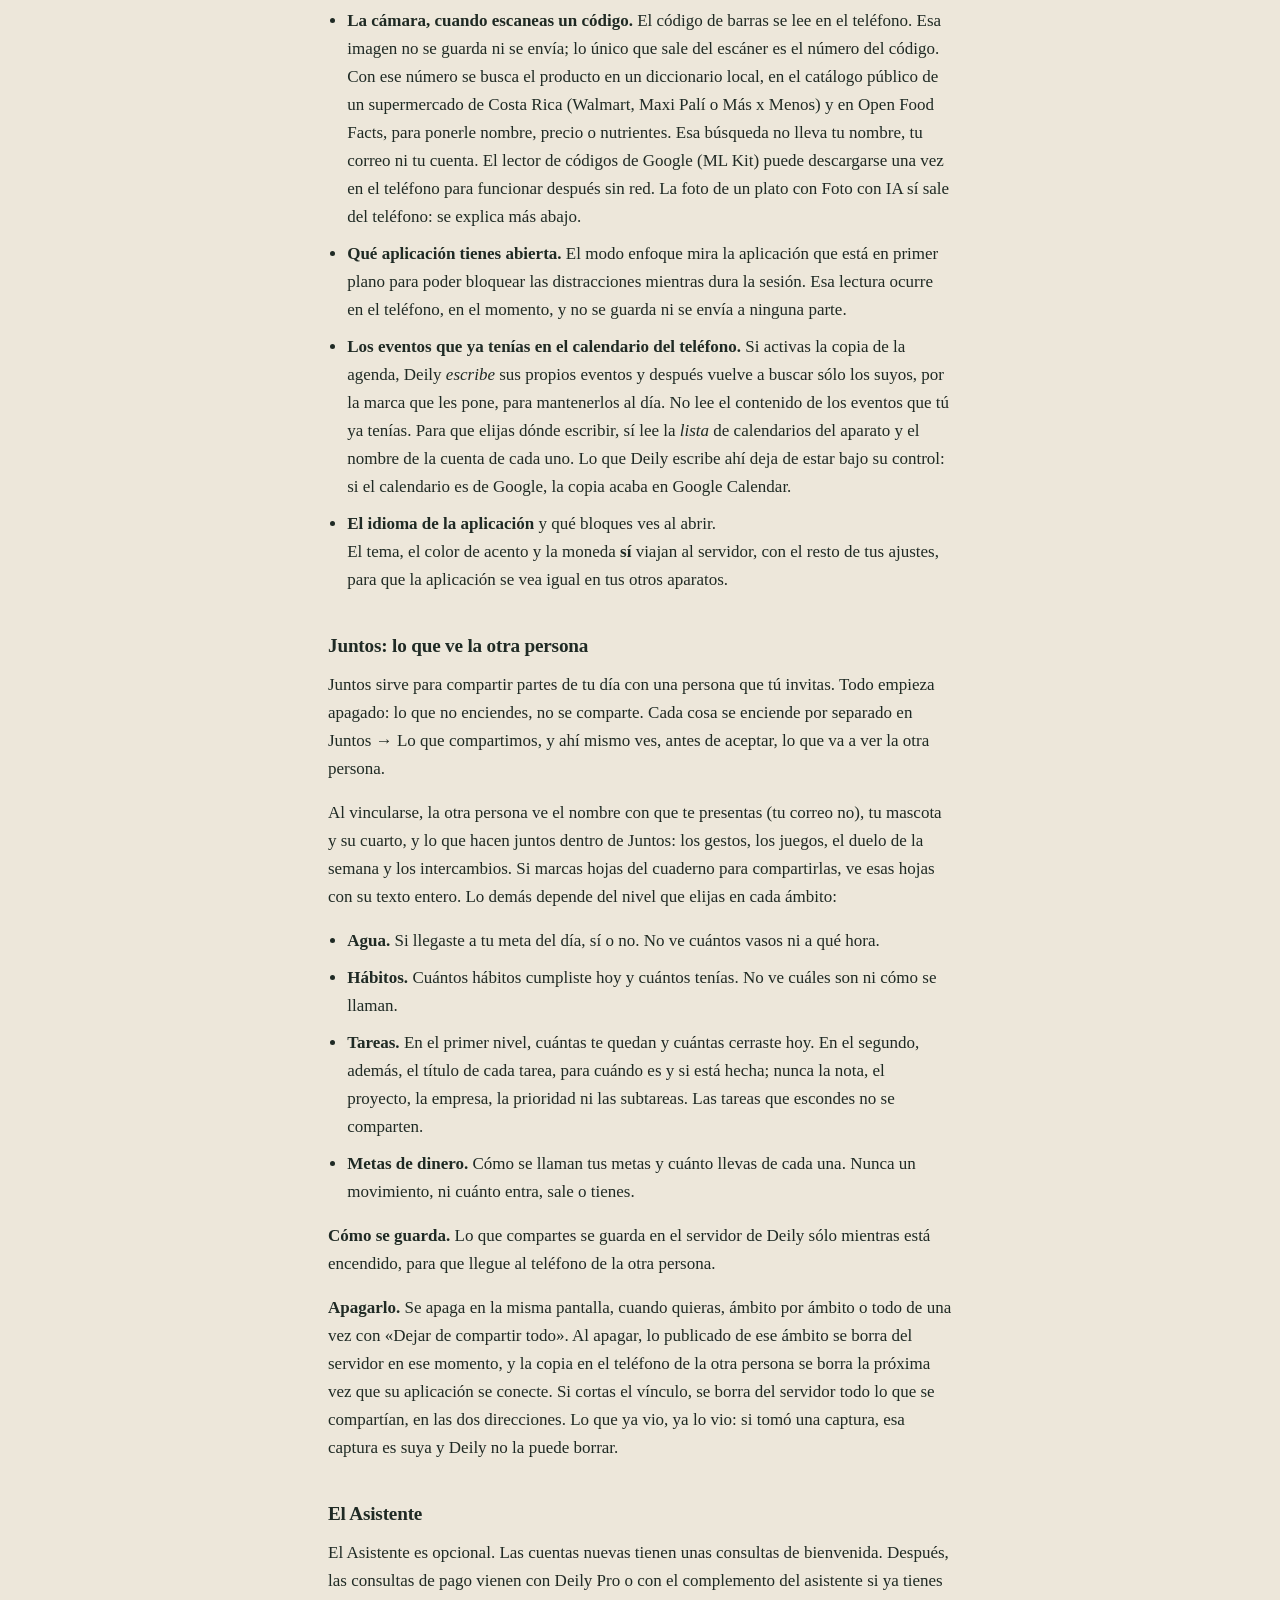
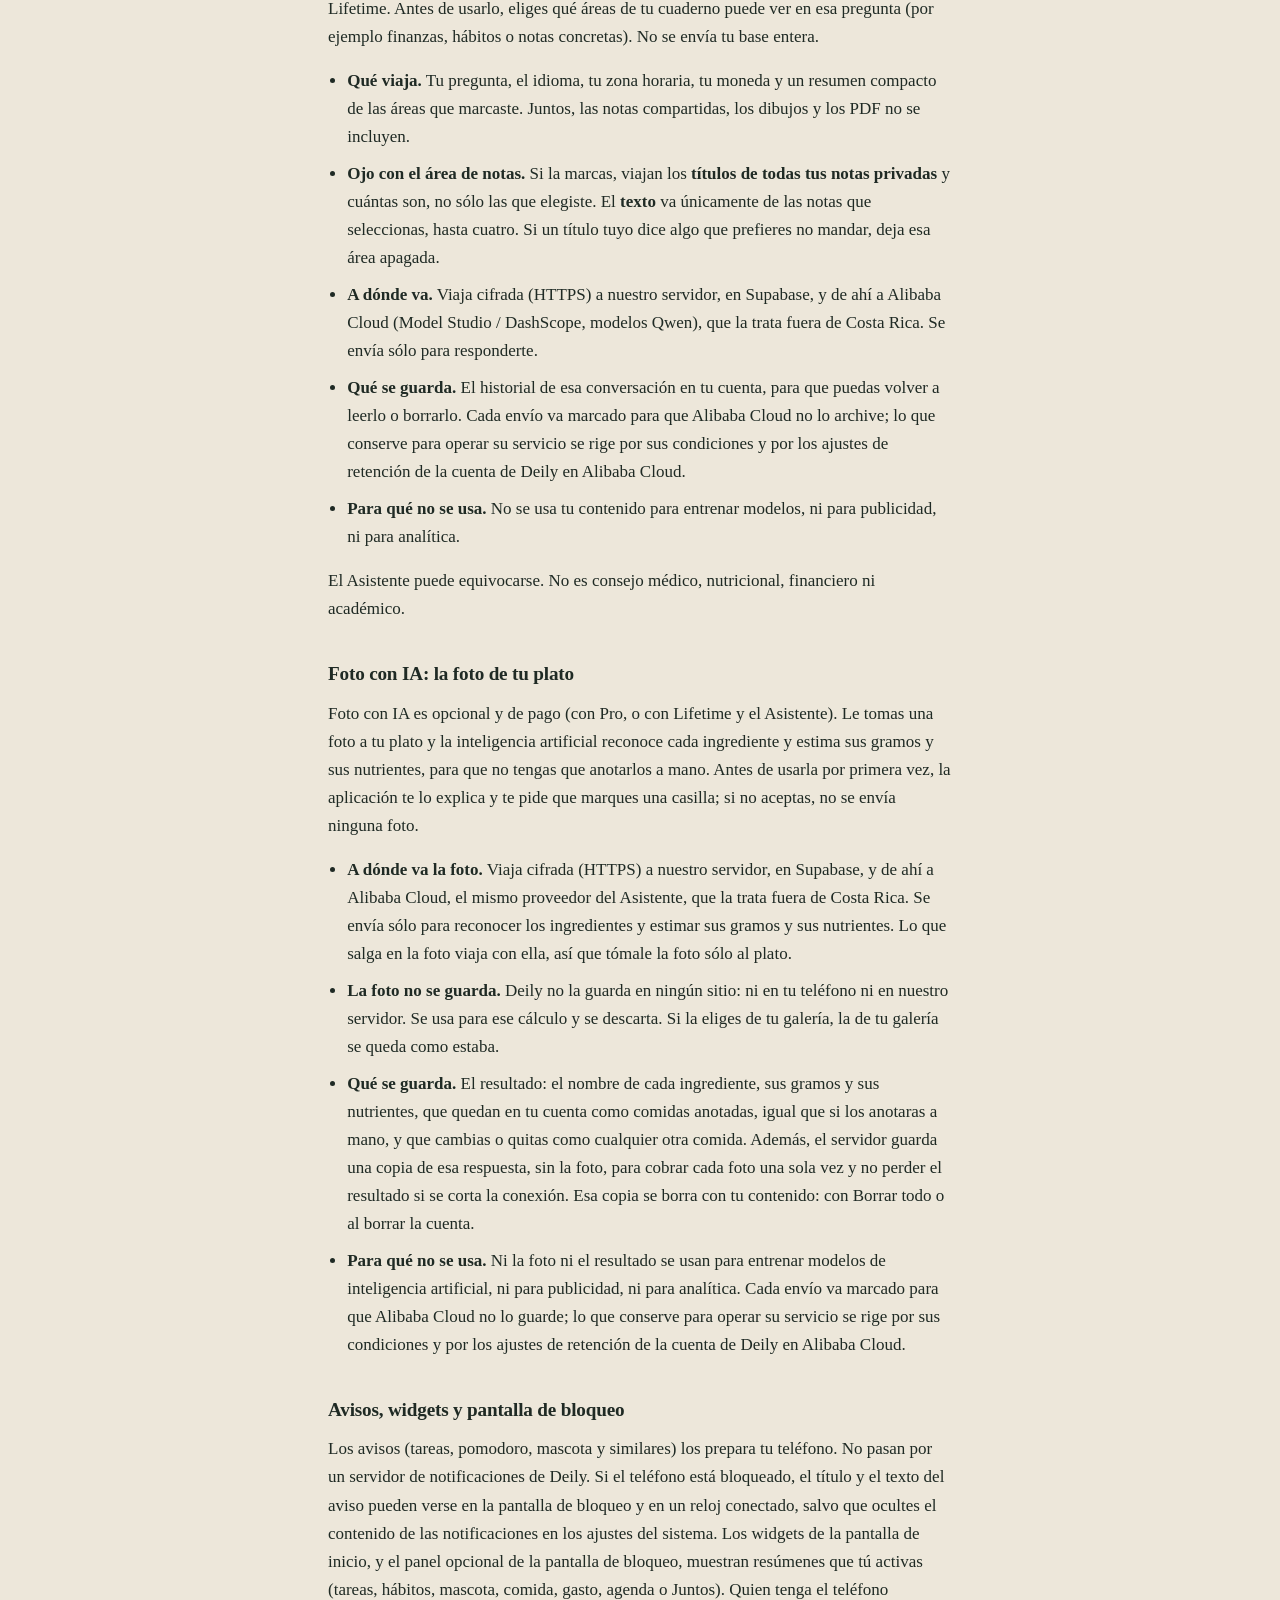
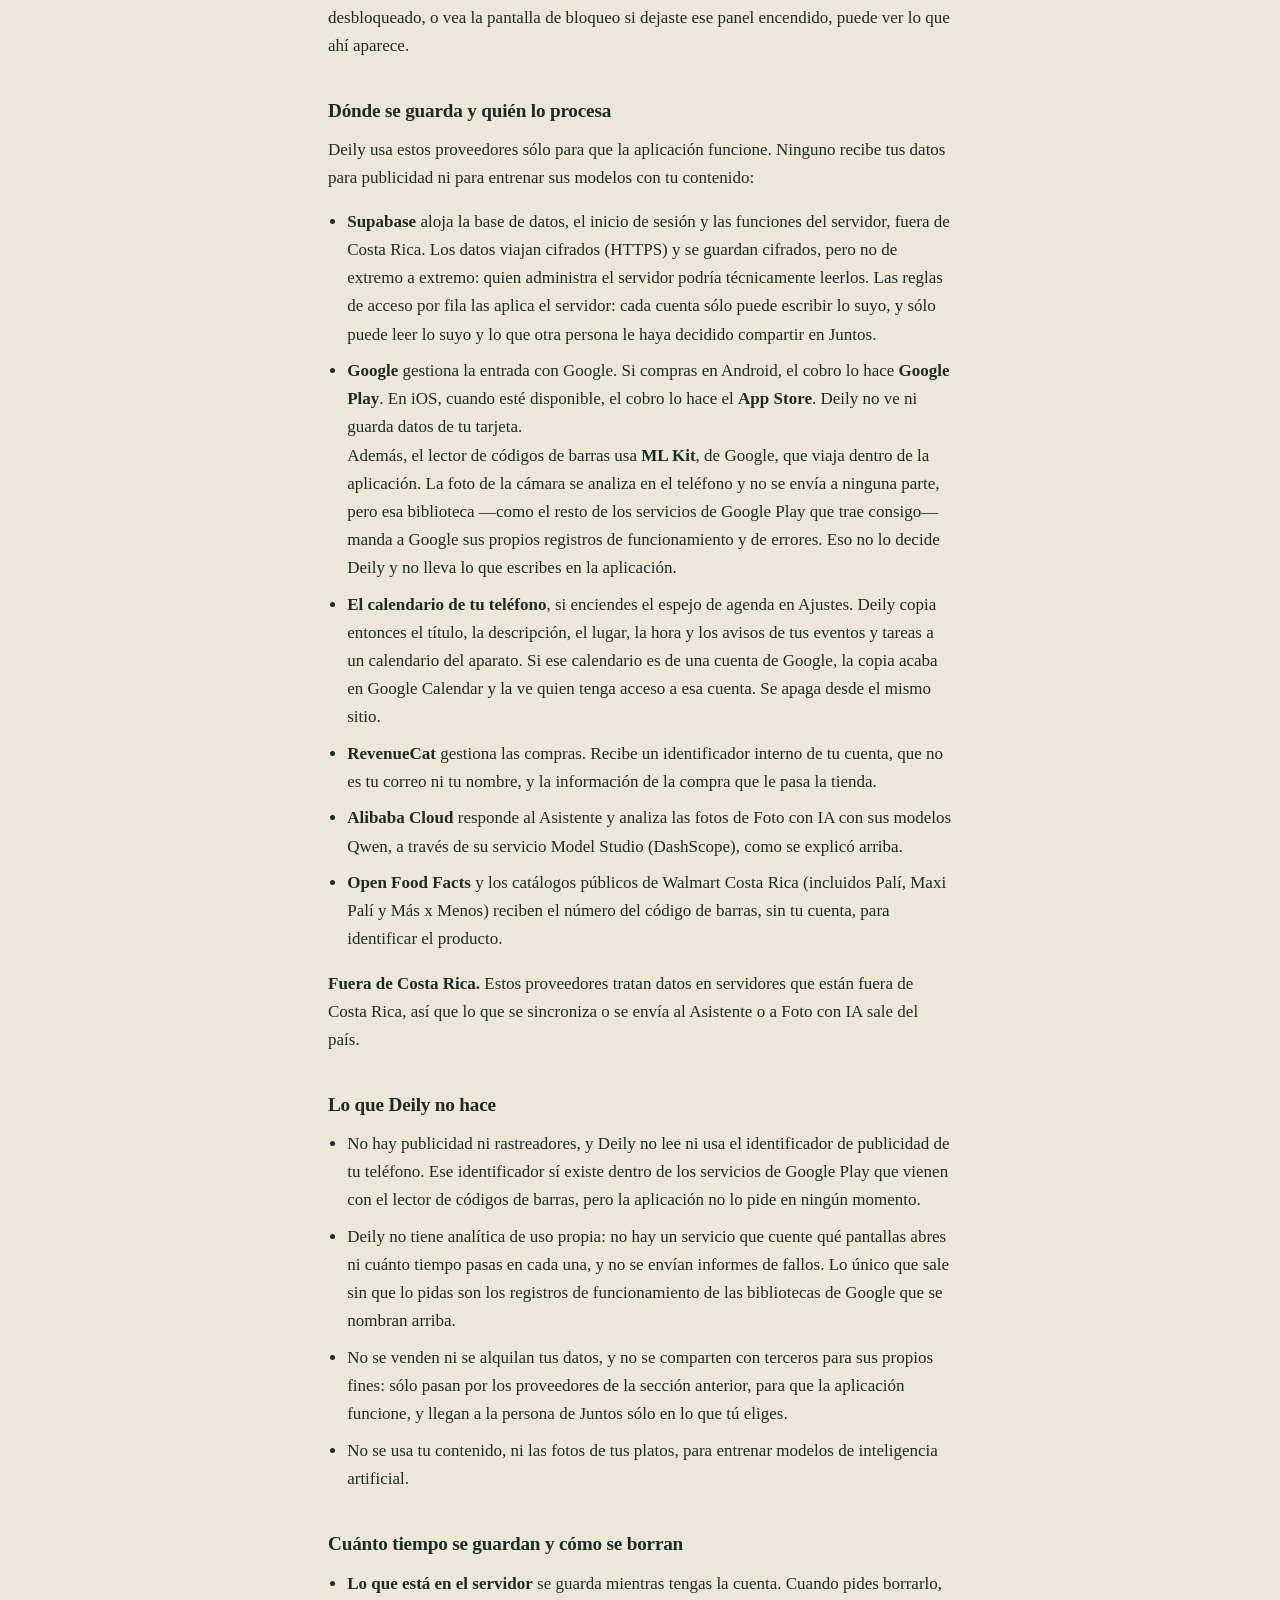
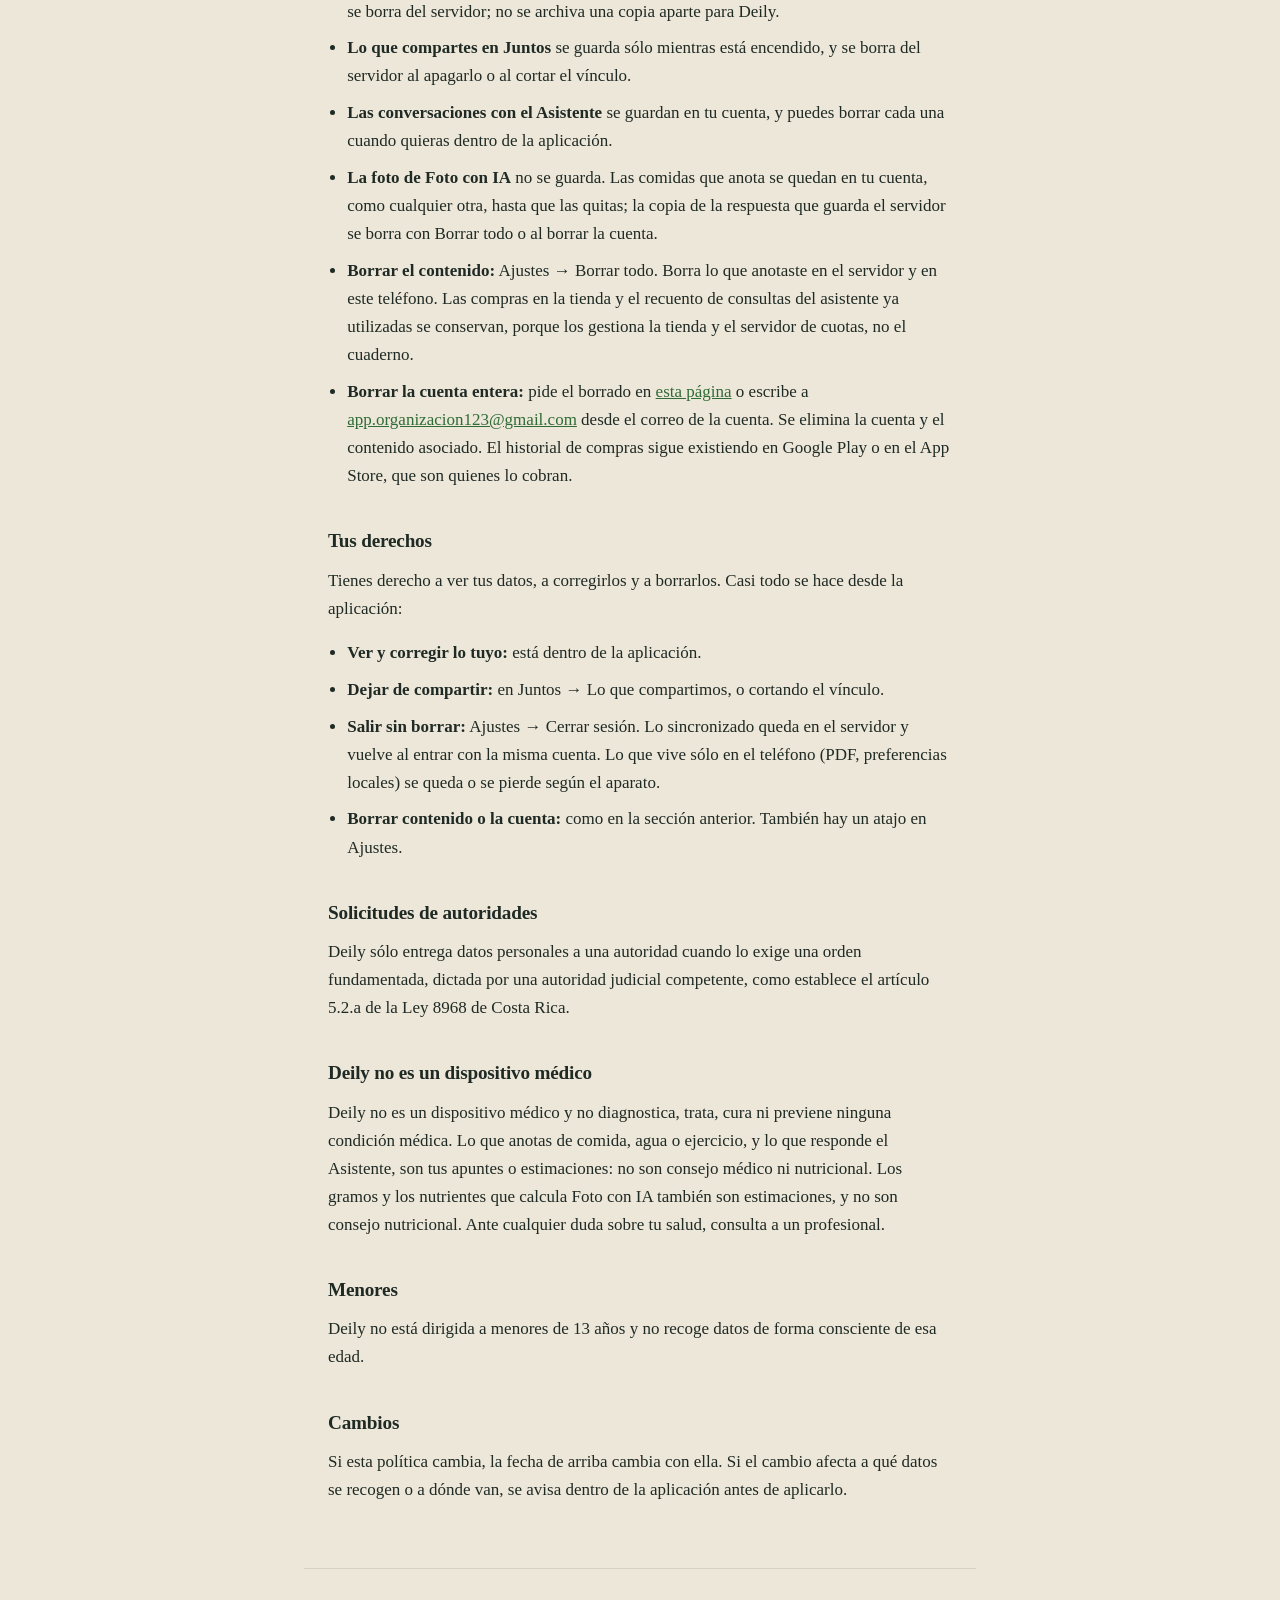
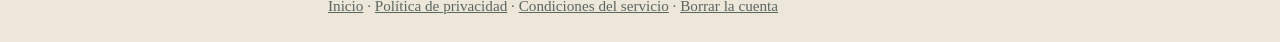
==== commit 7888bfda: "Corregir lo que la política prometía y el binario no cumple Misma corrección que en la app (PrivacyC" ====
--- a/privacidad.html
+++ b/privacidad.html
@@ -4,11 +4,14 @@
 <meta charset="utf-8">
 <meta name="viewport" content="width=device-width, initial-scale=1">
 <title>Política de privacidad · Deily</title>
+<!-- El original vive en el dominio propio; esta copia sigue publicada porque
+     las versiones ya instaladas de la app llevan dentro estas URLs. -->
+<link rel="canonical" href="https://deily.app/privacidad">
 <link rel="stylesheet" href="estilo.css">
 </head>
 <body>
 <header class="cabecera">
-  <a class="marca" href="index.html">Deily</a>
+  <a class="marca" href="https://deily.app/">Deily</a>
   <p class="lema">Tu cuaderno de cada día.</p>
 </header>
 
@@ -28,25 +31,35 @@
 de tus datos es esa persona. Para cualquier cosa relacionada con ellos, incluido
 pedir que se borren, escribe a
 <a href="mailto:app.organizacion123@gmail.com">app.organizacion123@gmail.com</a>
-o usa la <a href="https://apporganizacion.github.io/deily-legal/borrar.html">página
+o usa la <a href="https://deily.app/borrar">página
 para pedir el borrado de la cuenta</a>.</p>
 
 <h2>Qué datos se guardan en el servidor</h2>
 <p>Cuando entras con tu cuenta de Google, el servidor de Deily guarda esto:</p>
 <ul>
-  <li><strong>Tu correo y tu nombre de la cuenta de Google.</strong> Sirven para
-  identificar la cuenta y para que lo que anotas en un aparato aparezca en el
-  otro. Deily nunca ve ni guarda tu contraseña de Google.</li>
+  <li><strong>Tu correo, tu nombre y tu foto de perfil de la cuenta de
+  Google.</strong> Vienen con el inicio de sesión y sirven para identificar la
+  cuenta, para saludarte por tu nombre y para que lo que anotas en un aparato
+  aparezca en el otro. Deily nunca ve ni guarda tu contraseña de Google.</li>
   <li><strong>Lo que tú anotas en la aplicación.</strong> Tareas, proyectos,
   empresas, notas (el texto), eventos de la agenda, hábitos y sus marcas,
-  movimientos de dinero, registros de tiempo y de pomodoro, metas, etiquetas,
-  materias y sus entregas, comidas, alimentos, agua, ejercicio y el estado de tu
+  movimientos de dinero, registros de tiempo y de pomodoro, metas, materias y
+  sus entregas, comidas, alimentos, agua, ejercicio y el estado de tu
   mascota.</li>
+  <li><strong>Tu perfil de nutrición</strong>, si lo activas: sexo, edad,
+  altura, peso, nivel de actividad, si quieres bajar, mantener o subir, a qué
+  ritmo, y las metas de calorías y de nutrientes que salen de ahí. Son datos de
+  salud y viajan al servidor con el resto de tus ajustes, para que las metas te
+  sigan de un aparato a otro. Se apaga y se borra desde Alimentación.</li>
   <li><strong>Lo que decides compartir en Juntos</strong>, y sólo mientras lo
   compartes. Se explica más abajo.</li>
   <li><strong>Tus conversaciones con el Asistente</strong>, si lo usas: tus
   preguntas, un resumen de las áreas que eliges compartir en esa pregunta, y las
   respuestas, para que tengas el historial.</li>
+  <li><strong>Lo que calcula Foto con IA</strong>, si la usas: el nombre de cada
+  ingrediente, sus gramos y sus nutrientes, anotados como comidas en tu cuenta, y
+  una copia de esa respuesta. <strong>La foto no</strong>: se explica más
+  abajo.</li>
   <li><strong>Tu plan</strong> (gratis, Pro o Lifetime) y si tienes el asistente
   de pago. Eso lo confirma el servidor a partir de la compra en la tienda, no a
   partir de datos de tu tarjeta.</li>
@@ -67,16 +80,24 @@
   (Walmart, Maxi Palí o Más x Menos) y en Open Food Facts, para ponerle nombre,
   precio o nutrientes. Esa búsqueda no lleva tu nombre, tu correo ni tu cuenta.
   El lector de códigos de Google (ML Kit) puede descargarse una vez en el
-  teléfono para funcionar después sin red.</li>
+  teléfono para funcionar después sin red. La foto de un plato con Foto con IA
+  sí sale del teléfono: se explica más abajo.</li>
   <li><strong>Qué aplicación tienes abierta.</strong> El modo enfoque mira la
   aplicación que está en primer plano para poder bloquear las distracciones
   mientras dura la sesión. Esa lectura ocurre en el teléfono, en el momento, y no
   se guarda ni se envía a ninguna parte.</li>
-  <li><strong>Tu calendario del teléfono.</strong> Si activas la copia de la
-  agenda, Deily <em>escribe</em> sus propios eventos en tu calendario. No lee ni
-  copia los eventos que ya tenías.</li>
-  <li><strong>Tus preferencias de presentación</strong>, como el tema, el idioma
-  o qué bloques ves al abrir.</li>
+  <li><strong>Los eventos que ya tenías en el calendario del teléfono.</strong>
+  Si activas la copia de la agenda, Deily <em>escribe</em> sus propios eventos y
+  después vuelve a buscar sólo los suyos, por la marca que les pone, para
+  mantenerlos al día. No lee el contenido de los eventos que tú ya tenías. Para
+  que elijas dónde escribir, sí lee la <em>lista</em> de calendarios del aparato
+  y el nombre de la cuenta de cada uno. Lo que Deily escribe ahí deja de estar
+  bajo su control: si el calendario es de Google, la copia acaba en Google
+  Calendar.</li>
+  <li><strong>El idioma de la aplicación</strong> y qué bloques ves al abrir.
+  <br />El tema, el color de acento y la moneda <strong>sí</strong> viajan al
+  servidor, con el resto de tus ajustes, para que la aplicación se vea igual en
+  tus otros aparatos.</li>
 </ul>
 
 <h2>Juntos: lo que ve la otra persona</h2>
@@ -119,9 +140,14 @@
 áreas de tu cuaderno puede ver en esa pregunta (por ejemplo finanzas, hábitos o
 notas concretas). No se envía tu base entera.</p>
 <ul>
-  <li><strong>Qué viaja.</strong> Tu pregunta, el idioma, y un resumen compacto
-  de las áreas que marcaste. Juntos, las notas compartidas, los dibujos y los
-  PDF no se incluyen.</li>
+  <li><strong>Qué viaja.</strong> Tu pregunta, el idioma, tu zona horaria, tu
+  moneda y un resumen compacto de las áreas que marcaste. Juntos, las notas
+  compartidas, los dibujos y los PDF no se incluyen.</li>
+  <li><strong>Ojo con el área de notas.</strong> Si la marcas, viajan los
+  <strong>títulos de todas tus notas privadas</strong> y cuántas son, no sólo las
+  que elegiste. El <strong>texto</strong> va únicamente de las notas que
+  seleccionas, hasta cuatro. Si un título tuyo dice algo que prefieres no
+  mandar, deja esa área apagada.</li>
   <li><strong>A dónde va.</strong> Viaja cifrada (HTTPS) a nuestro servidor, en
   Supabase, y de ahí a Alibaba Cloud (Model Studio / DashScope, modelos Qwen),
   que la trata fuera de Costa Rica. Se envía sólo para responderte.</li>
@@ -136,6 +162,36 @@
 <p>El Asistente puede equivocarse. No es consejo médico, nutricional, financiero
 ni académico.</p>
 
+<h2>Foto con IA: la foto de tu plato</h2>
+<p>Foto con IA es opcional y de pago (con Pro, o con Lifetime y el Asistente).
+Le tomas una foto a tu plato y la inteligencia artificial reconoce cada
+ingrediente y estima sus gramos y sus nutrientes, para que no tengas que
+anotarlos a mano. Antes de usarla por primera vez, la aplicación te lo explica y
+te pide que marques una casilla; si no aceptas, no se envía ninguna foto.</p>
+<ul>
+  <li><strong>A dónde va la foto.</strong> Viaja cifrada (HTTPS) a nuestro
+  servidor, en Supabase, y de ahí a Alibaba Cloud, el mismo proveedor del
+  Asistente, que la trata fuera de Costa Rica. Se envía sólo para reconocer los
+  ingredientes y estimar sus gramos y sus nutrientes. Lo que salga en la foto
+  viaja con ella, así que tómale la foto sólo al plato.</li>
+  <li><strong>La foto no se guarda.</strong> Deily no la guarda en ningún sitio:
+  ni en tu teléfono ni en nuestro servidor. Se usa para ese cálculo y se
+  descarta. Si la eliges de tu galería, la de tu galería se queda como
+  estaba.</li>
+  <li><strong>Qué se guarda.</strong> El resultado: el nombre de cada
+  ingrediente, sus gramos y sus nutrientes, que quedan en tu cuenta como comidas
+  anotadas, igual que si los anotaras a mano, y que cambias o quitas como
+  cualquier otra comida. Además, el servidor guarda una copia de esa respuesta,
+  sin la foto, para cobrar cada foto una sola vez y no perder el resultado si se
+  corta la conexión. Esa copia se borra con tu contenido: con Borrar todo o al
+  borrar la cuenta.</li>
+  <li><strong>Para qué no se usa.</strong> Ni la foto ni el resultado se usan
+  para entrenar modelos de inteligencia artificial, ni para publicidad, ni para
+  analítica. Cada envío va marcado para que Alibaba Cloud no lo guarde; lo que
+  conserve para operar su servicio se rige por sus condiciones y por los ajustes
+  de retención de la cuenta de Deily en Alibaba Cloud.</li>
+</ul>
+
 <h2>Avisos, widgets y pantalla de bloqueo</h2>
 <p>Los avisos (tareas, pomodoro, mascota y similares) los prepara tu teléfono.
 No pasan por un servidor de notificaciones de Deily. Si el teléfono está
@@ -161,30 +217,48 @@
   <li><strong>Google</strong> gestiona la entrada con Google. Si compras en
   Android, el cobro lo hace <strong>Google Play</strong>. En iOS, cuando esté
   disponible, el cobro lo hace el <strong>App Store</strong>. Deily no ve ni
-  guarda datos de tu tarjeta.</li>
+  guarda datos de tu tarjeta.
+  <br />Además, el lector de códigos de barras usa <strong>ML Kit</strong>, de
+  Google, que viaja dentro de la aplicación. La foto de la cámara se analiza en
+  el teléfono y no se envía a ninguna parte, pero esa biblioteca —como el resto
+  de los servicios de Google Play que trae consigo— manda a Google sus propios
+  registros de funcionamiento y de errores. Eso no lo decide Deily y no lleva lo
+  que escribes en la aplicación.</li>
+  <li><strong>El calendario de tu teléfono</strong>, si enciendes el espejo de
+  agenda en Ajustes. Deily copia entonces el título, la descripción, el lugar,
+  la hora y los avisos de tus eventos y tareas a un calendario del aparato. Si
+  ese calendario es de una cuenta de Google, la copia acaba en Google Calendar y
+  la ve quien tenga acceso a esa cuenta. Se apaga desde el mismo sitio.</li>
   <li><strong>RevenueCat</strong> gestiona las compras. Recibe un identificador
   interno de tu cuenta, que no es tu correo ni tu nombre, y la información de la
   compra que le pasa la tienda.</li>
-  <li><strong>Alibaba Cloud</strong> responde al Asistente, como se explicó
-  arriba.</li>
+  <li><strong>Alibaba Cloud</strong> responde al Asistente y analiza las fotos
+  de Foto con IA con sus modelos Qwen, a través de su servicio Model Studio
+  (DashScope), como se explicó arriba.</li>
   <li><strong>Open Food Facts</strong> y los catálogos públicos de Walmart Costa
   Rica (incluidos Palí, Maxi Palí y Más x Menos) reciben el número del código de
   barras, sin tu cuenta, para identificar el producto.</li>
 </ul>
 <p><strong>Fuera de Costa Rica.</strong> Estos proveedores tratan datos en
 servidores que están fuera de Costa Rica, así que lo que se sincroniza o se
-envía al Asistente sale del país.</p>
+envía al Asistente o a Foto con IA sale del país.</p>
 
 <h2>Lo que Deily no hace</h2>
 <ul>
-  <li>No hay publicidad, ni identificador de publicidad, ni rastreadores.</li>
-  <li>No hay analítica de uso ni telemetría de ningún tipo.</li>
+  <li>No hay publicidad ni rastreadores, y Deily no lee ni usa el identificador
+  de publicidad de tu teléfono. Ese identificador sí existe dentro de los
+  servicios de Google Play que vienen con el lector de códigos de barras, pero
+  la aplicación no lo pide en ningún momento.</li>
+  <li>Deily no tiene analítica de uso propia: no hay un servicio que cuente qué
+  pantallas abres ni cuánto tiempo pasas en cada una, y no se envían informes de
+  fallos. Lo único que sale sin que lo pidas son los registros de
+  funcionamiento de las bibliotecas de Google que se nombran arriba.</li>
   <li>No se venden ni se alquilan tus datos, y no se comparten con terceros para
   sus propios fines: sólo pasan por los proveedores de la sección anterior, para
   que la aplicación funcione, y llegan a la persona de Juntos sólo en lo que tú
   eliges.</li>
-  <li>No se usa tu contenido para entrenar modelos de inteligencia
-  artificial.</li>
+  <li>No se usa tu contenido, ni las fotos de tus platos, para entrenar modelos
+  de inteligencia artificial.</li>
 </ul>
 
 <h2>Cuánto tiempo se guardan y cómo se borran</h2>
@@ -196,12 +270,16 @@
   encendido, y se borra del servidor al apagarlo o al cortar el vínculo.</li>
   <li><strong>Las conversaciones con el Asistente</strong> se guardan en tu
   cuenta, y puedes borrar cada una cuando quieras dentro de la aplicación.</li>
+  <li><strong>La foto de Foto con IA</strong> no se guarda. Las comidas que
+  anota se quedan en tu cuenta, como cualquier otra, hasta que las quitas; la
+  copia de la respuesta que guarda el servidor se borra con Borrar todo o al
+  borrar la cuenta.</li>
   <li><strong>Borrar el contenido:</strong> Ajustes → Borrar todo. Borra lo que
   anotaste en el servidor y en este teléfono. Las compras en la tienda y el
   recuento de consultas del asistente ya utilizadas se conservan, porque los
   gestiona la tienda y el servidor de cuotas, no el cuaderno.</li>
   <li><strong>Borrar la cuenta entera:</strong> pide el borrado en
-  <a href="https://apporganizacion.github.io/deily-legal/borrar.html">esta
+  <a href="https://deily.app/borrar">esta
   página</a> o escribe a
   <a href="mailto:app.organizacion123@gmail.com">app.organizacion123@gmail.com</a>
   desde el correo de la cuenta. Se elimina la cuenta y el contenido asociado. El
@@ -234,7 +312,9 @@
 <p>Deily no es un dispositivo médico y no diagnostica, trata, cura ni previene
 ninguna condición médica. Lo que anotas de comida, agua o ejercicio, y lo que
 responde el Asistente, son tus apuntes o estimaciones: no son consejo médico ni
-nutricional. Ante cualquier duda sobre tu salud, consulta a un profesional.</p>
+nutricional. Los gramos y los nutrientes que calcula Foto con IA también son
+estimaciones, y no son consejo nutricional. Ante cualquier duda sobre tu salud,
+consulta a un profesional.</p>
 
 <h2>Menores</h2>
 <p>Deily no está dirigida a menores de 13 años y no recoge datos de forma
@@ -248,10 +328,10 @@
 </main>
 
 <footer>
-  <a href="index.html">Inicio</a> ·
-  <a href="privacidad.html">Política de privacidad</a> ·
-  <a href="terminos.html">Condiciones del servicio</a> ·
-  <a href="borrar.html">Borrar la cuenta</a>
+  <a href="https://deily.app/">Inicio</a> ·
+  <a href="https://deily.app/privacidad">Política de privacidad</a> ·
+  <a href="https://deily.app/terminos">Condiciones del servicio</a> ·
+  <a href="https://deily.app/borrar">Borrar la cuenta</a>
 </footer>
 </body>
 </html>
